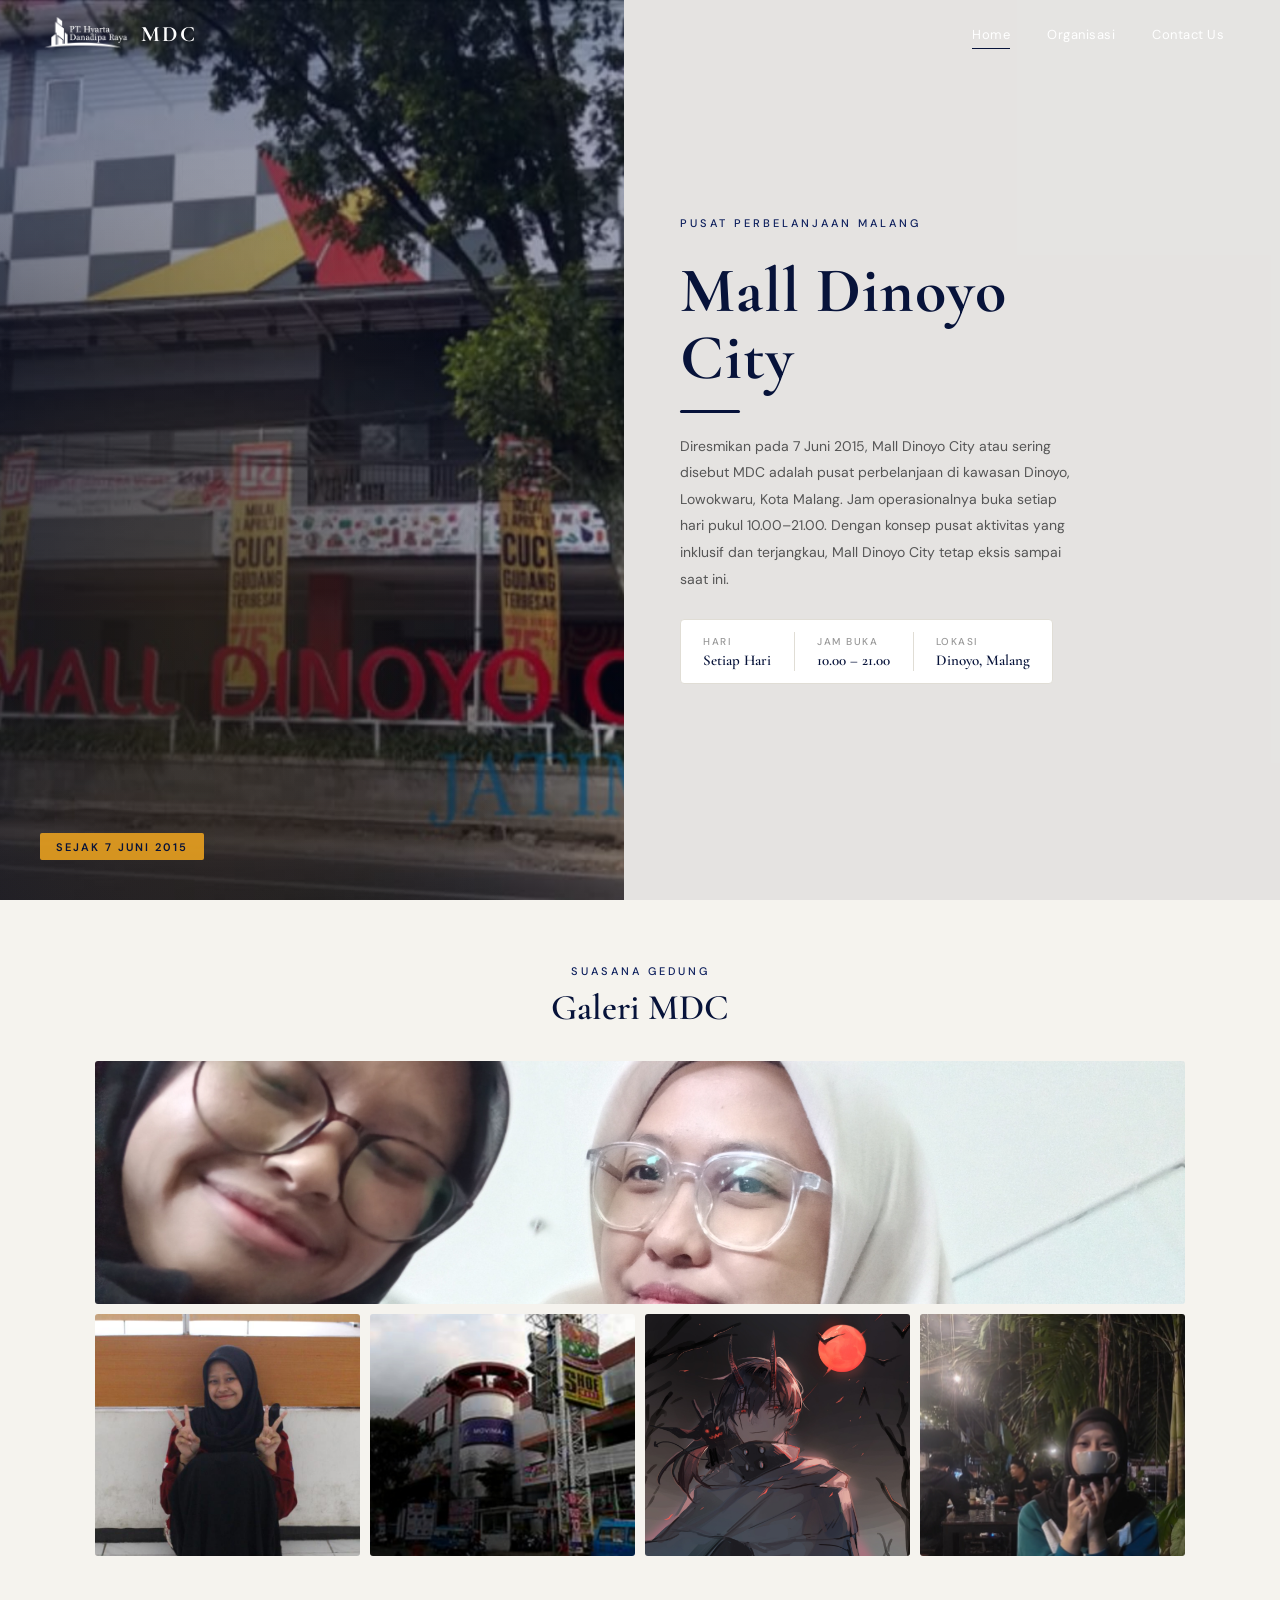
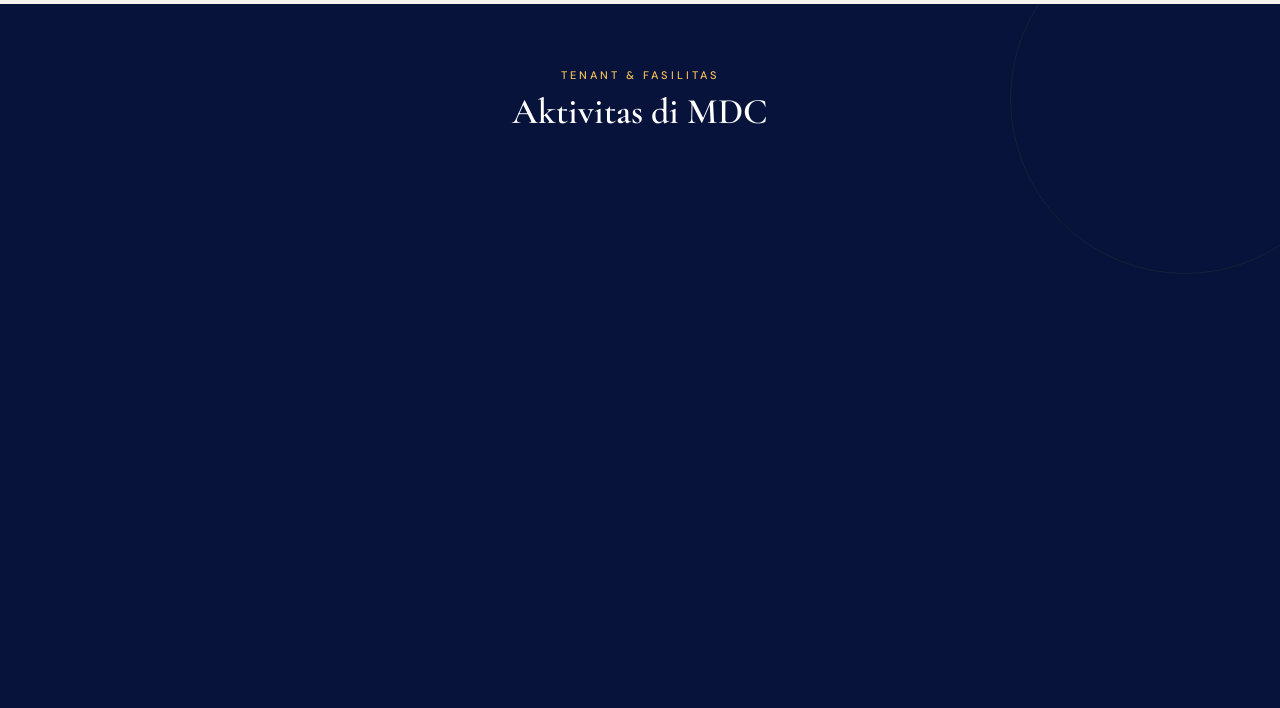
==== 2malldinoyo.html @ 25cc7ca1 "Add files via upload" ====
<!DOCTYPE html>
<html lang="id">

<head>
  <meta charset="UTF-8">
  <meta name="viewport" content="width=device-width, initial-scale=1.0">
  <title>Mall Dinoyo City</title>
  <link rel="stylesheet" href="1utama.css">
  <link rel="stylesheet" href="2malldinoyo.css">
  <link rel="preconnect" href="https://fonts.googleapis.com">
  <link rel="preconnect" href="https://fonts.gstatic.com" crossorigin>
  <link href="https://fonts.googleapis.com/css2?family=Cormorant+Garamond:wght@300;400;600;700&family=DM+Sans:wght@300;400;500&display=swap" rel="stylesheet">
</head>

<body>

  <!-- ======= NAVBAR (sama persis dengan 1utama) ======= -->
  <nav class="navbar" id="navbar">
    <div class="navbar-logo">
      <img src="fotologo.png" alt="Logo HDR" class="nav-logo-img">
      <span class="nav-brand">MDC</span>
    </div>
    <div class="navbar-links">
      <a href="2malldinoyo.html" class="nav-link active">Home</a>
      <a href="7Organisasi.html" class="nav-link">Organisasi</a>
      <a href="8Contactus.html" class="nav-link">Contact Us</a>
    </div>
    <button class="hamburger" id="hamburger" aria-label="Menu">
      <span></span><span></span><span></span>
    </button>
  </nav>

  <div class="mobile-drawer" id="mobileDrawer">
    <a href="2malldinoyo.html" class="drawer-link">Home</a>
    <a href="7Organisasi.html" class="drawer-link">Organisasi</a>
    <a href="8Contactus.html" class="drawer-link">Contact Us</a>
  </div>

  <!-- ======= HALAMAN 1 : BERANDA ======= -->
  <section class="halaman1-mdc">
    <div class="sisi-foto">
      <div class="foto-badge reveal">Sejak 7 Juni 2015</div>
    </div>
    <div class="sisi-teks">
      <span class="section-tag dark">Pusat Perbelanjaan Malang</span>
      <h1 class="judul-h1 reveal">Mall Dinoyo<br>City</h1>
      <div class="garis-bawah reveal"></div>
      <p class="deskripsi reveal">
        Diresmikan pada 7 Juni 2015, Mall Dinoyo City atau sering disebut MDC
        adalah pusat perbelanjaan di kawasan Dinoyo, Lowokwaru, Kota Malang.
        Jam operasionalnya buka setiap hari pukul 10.00–21.00. Dengan konsep
        pusat aktivitas yang inklusif dan terjangkau, Mall Dinoyo City tetap
        eksis sampai saat ini.
      </p>
      <div class="jam-operasional reveal">
        <div class="jam-item">
          <span class="jam-label">Hari</span>
          <span class="jam-val">Setiap Hari</span>
        </div>
        <div class="jam-divider"></div>
        <div class="jam-item">
          <span class="jam-label">Jam Buka</span>
          <span class="jam-val">10.00 – 21.00</span>
        </div>
        <div class="jam-divider"></div>
        <div class="jam-item">
          <span class="jam-label">Lokasi</span>
          <span class="jam-val">Dinoyo, Malang</span>
        </div>
      </div>
    </div>
  </section>

  <!-- ======= HALAMAN 2 : GALERI UTAMA ======= -->
  <section class="halaman2-mdc">
    <div class="galeri-header reveal">
      <span class="section-tag dark">Suasana Gedung</span>
      <h2 class="galeri-judul">Galeri MDC</h2>
    </div>
    <div class="galeri">
      <div class="item item-lebar reveal">
        <img src="foto7.jpg" alt="Lobby Utama">
        <div class="keterangan">Lobby Utama</div>
      </div>
      <div class="item reveal">
        <img src="foto2.jpg" alt="Parkiran A1">
        <div class="keterangan">Parkiran A1</div>
      </div>
      <div class="item reveal">
        <img src="foto3.jpg" alt="Atrium">
        <div class="keterangan">Atrium</div>
      </div>
      <div class="item reveal">
        <img src="foto4.jpg" alt="Foodcourt Dasar">
        <div class="keterangan">Foodcourt Dasar</div>
      </div>
      <div class="item reveal">
        <img src="foto5.jpg" alt="Parkiran A2">
        <div class="keterangan">Parkiran A2</div>
      </div>
    </div>
  </section>

  <!-- ======= HALAMAN 3 : GALERI TENANT ======= -->
  <section class="halaman3-mdc">
    <div class="galeri-header reveal">
      <span class="section-tag light">Tenant & Fasilitas</span>
      <h2 class="galeri-judul light">Aktivitas di MDC</h2>
    </div>
    <div class="galeri">
      <div class="item item-tinggi reveal">
        <img src="foto7.jpg" alt="Log.id">
        <div class="keterangan">Log.id</div>
      </div>
      <div class="item reveal">
        <img src="foto8.jpg" alt="Perbelanjaan Mode">
        <div class="keterangan">Perbelanjaan Mode</div>
      </div>
      <div class="item reveal">
        <img src="foto9.jpg" alt="Pijat Relax">
        <div class="keterangan">Pijat Relax</div>
      </div>
      <div class="item item-tinggi reveal">
        <img src="foto10.jpg" alt="Studio Foto">
        <div class="keterangan">Studio Foto</div>
      </div>
      <div class="item reveal">
        <img src="foto11.jpg" alt="Foodcourt">
        <div class="keterangan">Foodcourt</div>
      </div>
      <div class="item reveal">
        <img src="foto12.jpg" alt="Masjid Al-Adnan">
        <div class="keterangan">Masjid Al-Adnan</div>
      </div>
    </div>
  </section>

  <button class="scroll-top" id="scrollTop" aria-label="Scroll to top">↑</button>
  <script src="1utama.js"></script>

</body>
</html>
---- 1utama.css ----
/* ===== IMPORT FONTS ===== */
@import url('https://fonts.googleapis.com/css2?family=Cormorant+Garamond:wght@300;400;600;700&family=DM+Sans:wght@300;400;500&display=swap');

/* ===== CSS VARIABLES ===== */
:root {
  --navy:      #07133a;
  --navy-mid:  #0d1f5c;
  --gold:      #E8A020;
  --gold-light:#f5c05a;
  --blue:      #2E86C1;
  --cream:     #f5f3ee;
  --white:     #ffffff;
  --gray:      #9192a5;
  --red-dark:  #8B1A1A;
  --text-muted:#c6cbd8;
  --font-display: 'Cormorant Garamond', Georgia, serif;
  --font-body:    'DM Sans', Arial, sans-serif;
  --transition: 0.4s cubic-bezier(0.25, 0.46, 0.45, 0.94);
}

/* ===== RESET & BASE ===== */
*, *::before, *::after { box-sizing: border-box; margin: 0; padding: 0; }

html { scroll-behavior: smooth; }

body {
  font-family: var(--font-body);
  background: var(--cream);
  color: var(--navy);
  overflow-x: hidden;
  cursor: default;
}

/* ===== CUSTOM CURSOR ===== */
.custom-cursor {
  width: 12px; height: 12px;
  background: var(--gold);
  border-radius: 50%;
  position: fixed;
  pointer-events: none;
  z-index: 9999;
  transition: transform 0.15s ease;
  mix-blend-mode: multiply;
}
.custom-cursor.grow { transform: scale(3); opacity: 0.5; }

/* ===== SCROLL REVEAL ===== */
.reveal {
  opacity: 0;
  transform: translateY(40px);
  transition: opacity 0.7s ease, transform 0.7s ease;
}
.reveal.visible {
  opacity: 1;
  transform: translateY(0);
}

/* staggered delay helpers */
.reveal:nth-child(2) { transition-delay: 0.1s; }
.reveal:nth-child(3) { transition-delay: 0.2s; }
.reveal:nth-child(4) { transition-delay: 0.3s; }
.reveal:nth-child(5) { transition-delay: 0.15s; }
.reveal:nth-child(6) { transition-delay: 0.25s; }

/* ===== ANIMATIONS ===== */
@keyframes slideUp {
  from { opacity: 0; transform: translateY(60px); }
  to   { opacity: 1; transform: translateY(0); }
}
@keyframes fadeIn {
  from { opacity: 0; }
  to   { opacity: 1; }
}
@keyframes float {
  0%, 100% { transform: translateY(0); }
  50%       { transform: translateY(-8px); }
}
@keyframes scrollLine {
  0%   { transform: scaleY(0); transform-origin: top; }
  50%  { transform: scaleY(1); transform-origin: top; }
  50.01% { transform: scaleY(1); transform-origin: bottom; }
  100% { transform: scaleY(0); transform-origin: bottom; }
}
@keyframes pulse {
  0%, 100% { opacity: 1; }
  50%       { opacity: 0.4; }
}

/* ===== SECTION TAG ===== */
.section-tag {
  font-family: var(--font-body);
  font-size: 11px;
  font-weight: 500;
  letter-spacing: 3px;
  text-transform: uppercase;
  color: var(--gold);
  display: block;
  margin-bottom: 0.5rem;
}
.section-tag.light { color: var(--gold-light); }
.section-tag.dark  { color: var(--navy-mid); }

.section-title {
  font-family: var(--font-display);
  font-size: 42px;
  font-weight: 600;
  color: var(--white);
  line-height: 1.1;
}
.section-title.light { color: var(--white); }

/* ===== NAVBAR ===== */
.navbar {
  position: fixed;
  top: 0; left: 0; right: 0;
  z-index: 100;
  display: flex;
  align-items: center;
  padding: 1rem 2.5rem;
  background: transparent;
  transition: background var(--transition), padding var(--transition), backdrop-filter var(--transition);
}
.navbar.scrolled {
  background: rgba(7, 19, 58, 0.92);
  backdrop-filter: blur(12px);
  padding: 0.8rem 2.5rem;
  box-shadow: 0 2px 20px rgba(0,0,0,0.3);
}

.navbar-logo {
  display: flex;
  align-items: center;
  gap: 0.6rem;
  text-decoration: none;
  margin-right: auto;
}
.nav-logo-img {
  height: 36px;
  width: auto;
  filter: brightness(0) invert(1);
  object-fit: contain;
}
.nav-brand {
  font-family: var(--font-display);
  font-size: 22px;
  font-weight: 700;
  color: var(--white);
  letter-spacing: 2px;
}

.navbar-links {
  display: flex;
  gap: 0.3rem;
  align-items: center;
}
.nav-link {
  text-decoration: none;
  color: white;
  font-size: 13px;
  font-weight: 400;
  letter-spacing: 0.5px;
  padding: 0.5rem 1rem;
  border-radius: 4px;
  transition: color var(--transition), background var(--transition);
  position: relative;
}
.nav-link::after {
  content: '';
  position: absolute;
  bottom: 2px; left: 1rem; right: 1rem;
  height: 1px;
  background: var(--navy);
  transform: scaleX(0);
  transition: transform var(--transition);
}
.nav-link:hover::after,
.nav-link.active::after { transform: scaleX(1); }
.nav-link:hover { color: var(--white); }
.nav-link.active { color: var(--white); }

.hamburger {
  display: none;
  flex-direction: column;
  gap: 5px;
  background: none;
  border: none;
  cursor: pointer;
  padding: 4px;
}
.hamburger span {
  display: block;
  width: 24px; height: 2px;
  background: white;
  border-radius: 2px;
  transition: var(--transition);
}

.mobile-drawer {
  display: none;
  position: fixed;
  top: 0; right: -100%;
  width: 260px; height: 100%;
  background: var(--navy);
  z-index: 99;
  flex-direction: column;
  padding: 5rem 2rem 2rem;
  gap: 0.5rem;
  transition: right var(--transition);
}
.mobile-drawer.open { right: 0; }
.drawer-link {
  text-decoration: none;
  color: var(--text-muted);
  font-size: 15px;
  padding: 0.75rem 0;
  border-bottom: 1px solid rgba(255,255,255,0.08);
  transition: color var(--transition);
}
.drawer-link:hover { color: var(--gold); }

/* ===== HERO ===== */
.halaman1 {
  height: 100vh;
  position: relative;
  display: flex;
  align-items: center;
  justify-content: center;
  overflow: hidden;
  background:
    linear-gradient(135deg, rgba(7,19,58,0.75) 0%, rgba(7,19,58,0.5) 100%),
    url("foto3.jpg") center/cover no-repeat;
}

.hero-overlay {
  position: absolute;
  inset: 0;
  background: 
    radial-gradient(ellipse at 20% 50%, rgba(232,160,32,0.1) 0%, transparent 60%),
    radial-gradient(ellipse at 80% 20%, rgba(46,134,193,0.1) 0%, transparent 50%);
  pointer-events: none;
}

.hero-content {
  text-align: center;
  z-index: 2;
  display: flex;
  flex-direction: column;
  align-items: center;
  gap: 1.2rem;
}

.hero-badge {
  font-size: 11px;
  font-weight: 500;
  letter-spacing: 4px;
  text-transform: uppercase;
  color: var(--gold);
  border: 1px solid rgba(232,160,32,0.4);
  padding: 0.4rem 1.2rem;
  border-radius: 20px;
  animation: fadeIn 1s ease 0.3s both;
}

.teks1 {
  font-family: var(--font-display);
  font-size: clamp(36px, 6vw, 72px);
  font-weight: 700;
  color: var(--white);
  line-height: 1.05;
  letter-spacing: 2px;
  animation: slideUp 1s ease 0.5s both;
}

.teks2 {
  font-size: 15px;
  color: rgba(255,255,255,0.75);
  line-height: 1.8;
  animation: slideUp 1s ease 0.7s both;
  max-width: 480px;
}

.hero-cta {
  display: inline-block;
  text-decoration: none;
  color: var(--navy);
  background: var(--gold);
  padding: 0.75rem 2rem;
  font-size: 13px;
  font-weight: 500;
  letter-spacing: 1px;
  border-radius: 2px;
  animation: slideUp 1s ease 0.9s both;
  transition: background var(--transition), transform var(--transition);
  margin-top: 0.5rem;
}
.hero-cta:hover {
  background: var(--gold-light);
  transform: translateY(-2px);
}

.hero-scroll-hint {
  position: absolute;
  bottom: 2rem;
  left: 50%;
  transform: translateX(-50%);
  display: flex;
  flex-direction: column;
  align-items: center;
  gap: 0.5rem;
  animation: fadeIn 1s ease 2s both;
}
.hero-scroll-hint span {
  font-size: 10px;
  letter-spacing: 3px;
  text-transform: uppercase;
  color: rgba(255,255,255,0.5);
}
.scroll-line {
  width: 1px;
  height: 40px;
  background: var(--gold);
  animation: scrollLine 1.5s ease-in-out infinite;
}

/* ===== HALAMAN 2 ===== */
.halaman2 {
  background: var(--cream);
  padding: 5rem 2rem 3rem;
  display: flex;
  flex-direction: column;
  align-items: center;
  gap: 2.5rem;
}

.halaman2-inner {
  display: flex;
  align-items: center;
  gap: 3rem;
  max-width: 800px;
  width: 100%;
}

.fotologo {
  width: 200px;
  height: auto;
  animation: float 4s ease-in-out infinite;
  flex-shrink: 0;
}

.halaman2-text {
  display: flex;
  flex-direction: column;
  gap: 0.75rem;
}

.teks3 {
  font-family: var(--font-display);
  font-size: 20px;
  color: var(--navy);
  font-weight: 600;
}

.teks3-sub {
  font-size: 14px;
  color: #555;
  line-height: 1.8;
  max-width: 420px;
}

/* Stat bar */
.stat-bar {
  display: flex;
  gap: 0;
  background: var(--navy);
  border-radius: 4px;
  overflow: hidden;
  width: 100%;
  max-width: 700px;
}
.stat-item {
  flex: 1;
  display: flex;
  flex-direction: column;
  align-items: center;
  justify-content: center;
  padding: 1.5rem 1rem;
  gap: 0.3rem;
}
.stat-num {
  font-family: var(--font-display);
  font-size: 40px;
  font-weight: 700;
  color: var(--gold);
  line-height: 1;
}
.stat-pct {
  font-family: var(--font-display);
  font-size: 22px;
  color: var(--gold);
  margin-left: 2px;
}
.stat-label {
  font-size: 11px;
  letter-spacing: 1px;
  color: var(--text-muted);
  text-transform: uppercase;
}
.stat-divider {
  width: 1px;
  background: rgba(255,255,255,0.1);
  margin: 1rem 0;
}

/* ===== HALAMAN 3 : VISI MISI ===== */
.halaman3 {
  background: var(--navy);
  padding: 5rem 3rem;
  display: flex;
  flex-direction: column;
  align-items: center;
  gap: 2.5rem;
  position: relative;
  overflow: hidden;
}
.halaman3::before {
  content: '';
  position: absolute;
  top: -60px; right: -60px;
  width: 300px; height: 300px;
  border: 1px solid rgba(232,160,32,0.12);
  border-radius: 50%;
  pointer-events: none;
}
.halaman3::after {
  content: '';
  position: absolute;
  bottom: -80px; left: -80px;
  width: 400px; height: 400px;
  border: 1px solid rgba(46,134,193,0.08);
  border-radius: 50%;
  pointer-events: none;
}

.halaman3-header {
  text-align: center;
}

.container {
  display: grid;
  grid-template-columns: 1fr 1fr;
  gap: 3rem;
  max-width: 900px;
  width: 100%;
  z-index: 1;
}

.halaman3 .section {
  background: rgba(255,255,255,0.03);
  border: 1px solid rgba(255,255,255,0.08);
  border-radius: 4px;
  padding: 2rem;
  transition: background var(--transition), border-color var(--transition);
}
.halaman3 .section:hover {
  background: rgba(255,255,255,0.06);
  border-color: rgba(232,160,32,0.25);
}

.vm-icon {
  font-size: 24px;
  color: var(--gold);
  margin-bottom: 0.75rem;
  display: block;
}

.halaman3 .section h2 {
  font-family: var(--font-display);
  font-size: 26px;
  font-weight: 600;
  margin-bottom: 1rem;
  color: var(--white);
  padding-bottom: 0.75rem;
  border-bottom: 1px solid rgba(255,255,255,0.1);
}

.halaman3 .section p,
.halaman3 .section li {
  font-size: 14px;
  line-height: 1.9;
  color: var(--text-muted);
}

.halaman3 .section ul {
  padding-left: 1.2rem;
}

.halaman3 .section li {
  margin-bottom: 0.75rem;
}

/* ===== HALAMAN 4 : BIDANG USAHA ===== */
.halaman4 {
  background: var(--navy);
  padding: 5rem 3rem;
  display: flex;
  flex-direction: column;
  align-items: center;
  gap: 2rem;
  border-top: 1px solid rgba(255,255,255,0.05);
}

.halaman4-header { text-align: center; }

.judul {
  font-family: var(--font-display);
  font-size: clamp(22px, 3vw, 34px);
  font-weight: 700;
  color: var(--white);
  text-transform: uppercase;
  letter-spacing: 2px;
  margin-bottom: 0;
}

.halaman4 .grid {
  display: grid;
  grid-template-columns: 1fr 1fr 1fr;
  gap: 1.5rem;
  width: 85%;
}

.halaman4 .kartu {
  background: rgba(255,255,255,0.04);
  border: 1px solid rgba(255,255,255,0.1);
  border-radius: 4px;
  overflow: hidden;
  transition: transform var(--transition), box-shadow var(--transition), border-color var(--transition);
}
.halaman4 .kartu:hover {
  transform: translateY(-6px);
  box-shadow: 0 16px 40px rgba(0,0,0,0.3);
  border-color: rgba(232,160,32,0.3);
}

.kartu-icon {
  font-size: 28px;
  padding: 1.2rem 1.2rem 0;
  display: block;
}

.biru-gelap { background: rgba(7, 19, 58, 0.9); border-left: 3px solid #2E86C1; }
.kuning     { background: #b87d18; border-left: 3px solid var(--gold); }
.biru-muda  { background: #1f6491; border-left: 3px solid #5dade2; }

.kartu-header {
  padding: 0.6rem 1.2rem;
  font-weight: 600;
  font-size: 12px;
  letter-spacing: 1.5px;
  text-transform: uppercase;
  color: white;
}

.kartu-body {
  padding: 0.9rem 1.2rem 1.2rem;
}

.halaman4 .kartu-body ul { padding-left: 1.1rem; }
.halaman4 .kartu-body li {
  font-size: 13px;
  color: var(--text-muted);
  line-height: 1.8;
  margin-bottom: 0.4rem;
}

/* ===== HALAMAN 5 : LEGALITAS ===== */
.halaman5 {
  background: var(--cream);
  padding: 5rem 3rem;
  display: flex;
  flex-direction: column;
  align-items: center;
  gap: 2rem;
}

.halaman5-header { text-align: center; }

.judul-halaman {
  font-family: var(--font-display);
  font-size: clamp(22px, 3vw, 34px);
  font-weight: 700;
  color: var(--navy);
  text-transform: uppercase;
  letter-spacing: 2px;
}

.halaman5 .grid {
  display: grid;
  grid-template-columns: 1fr 1fr 1fr;
  gap: 1rem;
  width: 80%;
}

.halaman5 .kartu {
  border: 1px solid #e0ddd5;
  border-radius: 4px;
  background: var(--white);
  overflow: hidden;
  transition: transform var(--transition), box-shadow var(--transition);
}
.halaman5 .kartu:hover {
  transform: translateY(-4px);
  box-shadow: 0 8px 24px rgba(7,19,58,0.1);
}

.biru  { background: var(--navy); color: white; }
.merah { background: var(--red-dark); color: white; }

.kartu-body {
  padding: 0.9rem 1.1rem;
  font-size: 13px;
  color: #444;
  line-height: 1.7;
}

/* ===== HALAMAN 6 : GEDUNG ===== */
.halaman6 {
  background: var(--gray);
  padding: 5rem 3rem;
  display: flex;
  flex-direction: column;
  align-items: center;
  gap: 2rem;
  position: relative;
  overflow: hidden;
}
.halaman6::before {
  content: '';
  position: absolute;
  inset: 0;
  background:
    linear-gradient(180deg, rgba(7,19,58,0.4) 0%, transparent 50%),
    linear-gradient(0deg, rgba(7,19,58,0.4) 0%, transparent 50%);
  pointer-events: none;
}

.halaman6-header {
  text-align: center;
  z-index: 1;
}

.teks-gedung {
  font-size: 15px;
  text-align: center;
  color: rgba(255,255,255,0.9);
  line-height: 2;
  z-index: 1;
}
.teks-gedung strong { color: var(--gold-light); }

.halaman6 .grid {
  display: grid;
  grid-template-columns: 1fr 1fr;
  gap: 1.5rem;
  width: 55%;
  z-index: 1;
}

.halaman6 .kartu {
  text-decoration: none;
  color: var(--navy);
  border-radius: 4px;
  overflow: hidden;
  border: 1px solid rgba(255,255,255,0.15);
  transition: transform var(--transition), box-shadow var(--transition);
  background: white;
}
.halaman6 .kartu:hover {
  transform: translateY(-6px);
  box-shadow: 0 20px 48px rgba(0,0,0,0.3);
}

.kartu-img-wrap {
  position: relative;
  overflow: hidden;
}

.halaman6 .kartu img {
  width: 100%;
  height: 200px;
  display: block;
  object-fit: cover;
  transition: transform 0.6s ease;
}
.halaman6 .kartu:hover img { transform: scale(1.06); }

.kartu-overlay {
  position: absolute;
  inset: 0;
  background: rgba(7,19,58,0.6);
  display: flex;
  align-items: center;
  justify-content: center;
  color: var(--gold-light);
  font-size: 13px;
  font-weight: 600;
  letter-spacing: 1px;
  opacity: 0;
  transition: opacity var(--transition);
}
.halaman6 .kartu:hover .kartu-overlay { opacity: 1; }

.halaman6 .kartu p {
  padding: 0.9rem 1rem;
  font-weight: 600;
  font-size: 13px;
  letter-spacing: 0.5px;
  text-align: center;
  margin: 0;
  background: white;
  color: var(--navy);
}

/* ===== HALAMAN 8 : CONTACT ===== */
.halaman8 {
  background: var(--navy);
  display: flex;
  flex-direction: column;
  align-items: center;
  justify-content: center;
  padding: 5rem 3rem 0;
}

.contact-inner {
  display: flex;
  flex-direction: column;
  align-items: center;
  gap: 2.5rem;
  width: 100%;
  max-width: 800px;
  padding-bottom: 3rem;
}

.h1 {
  font-family: var(--font-display);
  font-size: 36px;
  font-weight: 600;
  color: var(--white);
  text-align: center;
  padding-bottom: 0.75rem;
  border-bottom: 1px solid rgba(255,255,255,0.2);
}

.contact-grid {
  display: flex;
  gap: 0;
  width: 100%;
  justify-content: center;
  align-items: stretch;
}

.contact-item {
  flex: 1;
  display: flex;
  flex-direction: column;
  align-items: center;
  gap: 0.5rem;
  padding: 1.5rem;
  text-align: center;
  transition: background var(--transition);
  border-radius: 4px;
}
.contact-item:hover { background: rgba(255,255,255,0.04); }

.contact-icon {
  font-size: 24px;
  margin-bottom: 0.3rem;
}

.h2 {
  font-family: var(--font-display);
  font-size: 16px;
  font-weight: 600;
  color: var(--gold);
  letter-spacing: 1px;
}

.p {
  font-size: 14px;
  color: var(--text-muted);
  line-height: 1.6;
}

.contact-divider {
  width: 1px;
  background: rgba(255,255,255,0.08);
  margin: 1.5rem 0;
}

.footer-bar {
  width: 100%;
  border-top: 1px solid rgba(255,255,255,0.07);
  text-align: center;
  padding: 1.2rem;
}
.footer-bar p {
  font-size: 12px;
  color: rgba(255,255,255,0.25);
  letter-spacing: 0.5px;
}

/* ===== SCROLL TO TOP ===== */
.scroll-top {
  position: fixed;
  bottom: 2rem;
  right: 2rem;
  width: 44px; height: 44px;
  background: var(--gold);
  color: var(--navy);
  border: none;
  border-radius: 50%;
  font-size: 18px;
  font-weight: bold;
  cursor: pointer;
  z-index: 50;
  opacity: 0;
  transform: translateY(20px);
  transition: opacity var(--transition), transform var(--transition), background var(--transition);
  display: flex;
  align-items: center;
  justify-content: center;
}
.scroll-top.visible { opacity: 1; transform: translateY(0); }
.scroll-top:hover { background: var(--gold-light); }

/* ===== RESPONSIVE ===== */
@media (max-width: 768px) {
  .navbar-links { display: none; }
  .hamburger { display: flex; }
  .halaman2-inner { flex-direction: column; text-align: center; }
  .container { grid-template-columns: 1fr; gap: 1.5rem; }
  .halaman4 .grid { grid-template-columns: 1fr; width: 95%; }
  .halaman5 .grid { grid-template-columns: 1fr 1fr; width: 95%; }
  .halaman6 .grid { grid-template-columns: 1fr; width: 90%; }
  .stat-bar { flex-direction: column; max-width: 300px; }
  .stat-divider { width: 60%; height: 1px; margin: 0 auto; }
  .contact-grid { flex-direction: column; }
  .contact-divider { width: 60%; height: 1px; margin: 0 auto; }
}
---- 2malldinoyo.css ----
/* ============================================================
   2malldinoyo.css
   Hanya style KHUSUS halaman Mall Dinoyo City.
   Navbar, font, warna, animasi → sudah dari 1utama.css
   ============================================================ */

/* ======= HALAMAN 1 : SPLIT HERO ======= */

.halaman1-mdc {
  height: 100vh;
  display: flex;
  flex-direction: row;
}

/* Sisi kiri: foto */
.halaman1-mdc .sisi-foto {
  flex: 1;
  background:
    linear-gradient(135deg, rgba(7,19,58,0.5) 0%, rgba(7,19,58,0.2) 100%),
    url("mdc.jpg") center / cover no-repeat;
  display: flex;
  align-items: flex-end;
  padding: 2.5rem;
  position: relative;
  overflow: hidden;
}

.halaman1-mdc .sisi-foto::after {
  content: '';
  position: absolute;
  inset: 0;
  background: radial-gradient(ellipse at 30% 70%, rgba(232,160,32,0.12) 0%, transparent 60%);
  pointer-events: none;
}

.foto-badge {
  background: rgba(232,160,32,0.9);
  color: var(--navy);
  font-size: 11px;
  font-weight: 600;
  letter-spacing: 2px;
  text-transform: uppercase;
  padding: 0.4rem 1rem;
  border-radius: 2px;
  z-index: 1;
}

/* Sisi kanan: teks */
.halaman1-mdc .sisi-teks {
  flex: 1;
  background: rgba(221, 220, 219, 0.651);
  display: flex;
  flex-direction: column;
  justify-content: center;
  padding: 4rem 3.5rem;
  gap: 1.2rem;
}

.judul-h1 {
  font-family: var(--font-display);
  font-size: clamp(38px, 5vw, 64px);
  font-weight: 700;
  color: var(--navy);
  line-height: 1.05;
  letter-spacing: 1px;
  margin: 0;
}

.garis-bawah {
  width: 60px;
  height: 3px;
  background: var(--navy);
  border-radius: 2px;
}

.halaman1-mdc .deskripsi {
  font-size: 14px;
  color: #555;
  line-height: 1.9;
  max-width: 400px;
}

/* Info bar jam operasional */
.jam-operasional {
  display: flex;
  gap: 0;
  border: 1px solid #e0ddd5;
  border-radius: 4px;
  overflow: hidden;
  width: fit-content;
  margin-top: 0.5rem;
  background: white;
}

.jam-item {
  display: flex;
  flex-direction: column;
  padding: 0.9rem 1.4rem;
  gap: 0.2rem;
}

.jam-label {
  font-size: 10px;
  letter-spacing: 1.5px;
  text-transform: uppercase;
  color: #999;
  font-weight: 500;
}

.jam-val {
  font-family: var(--font-display);
  font-size: 15px;
  font-weight: 600;
  color: var(--navy);
}

.jam-divider {
  width: 1px;
  background: #e0ddd5;
  margin: 0.75rem 0;
}


/* ======= HALAMAN 2 : GALERI TERANG ======= */

.halaman2-mdc {
  background: var(--cream);
  padding: 4rem 3rem 3rem;
  display: flex;
  flex-direction: column;
  align-items: center;
  gap: 2rem;
}

.galeri-header {
  text-align: center;
}

.galeri-judul {
  font-family: var(--font-display);
  font-size: 36px;
  font-weight: 600;
  color: var(--navy);
  margin: 0;
}

.galeri-judul.light { color: var(--white); }

.halaman2-mdc .galeri {
  display: grid;
  grid-template-columns: 1fr 1fr 1fr 1fr;
  gap: 10px;
  width: 92%;
  height: 55vh;
}

.halaman2-mdc .item {
  position: relative;
  overflow: hidden;
  background: #ddd;
  border-radius: 3px;
}

.halaman2-mdc .item-lebar {
  grid-column: span 4;
}

.halaman2-mdc .item img {
  width: 100%; height: 100%;
  object-fit: cover;
  display: block;
  transition: transform 0.5s ease;
}

.halaman2-mdc .item:hover img { transform: scale(1.05); }

.halaman2-mdc .keterangan {
  position: absolute;
  bottom: 0; left: 0; right: 0;
  background: rgba(7,19,58,0.65);
  color: white;
  font-size: 12px;
  font-weight: 500;
  letter-spacing: 0.5px;
  padding: 0.5rem 0.75rem;
  text-align: center;
  transform: translateY(100%);
  transition: transform 0.3s ease;
}

.halaman2-mdc .item:hover .keterangan { transform: translateY(0); }


/* ======= HALAMAN 3 : GALERI GELAP ======= */

.halaman3-mdc {
  background: var(--navy);
  padding: 4rem 3rem 3rem;
  display: flex;
  flex-direction: column;
  align-items: center;
  gap: 2rem;
  position: relative;
  overflow: hidden;
}

.halaman3-mdc::before {
  content: '';
  position: absolute;
  top: -80px; right: -80px;
  width: 350px; height: 350px;
  border: 1px solid rgba(232,160,32,0.08);
  border-radius: 50%;
  pointer-events: none;
}

.halaman3-mdc .galeri {
  display: grid;
  grid-template-columns: 1fr 1fr 1fr 1fr;
  grid-template-rows: 1fr 1fr;
  gap: 10px;
  width: 92%;
  height: 55vh;
  z-index: 1;
}

.halaman3-mdc .item {
  position: relative;
  overflow: hidden;
  background: rgba(255,255,255,0.05);
  border-radius: 3px;
  border: 1px solid rgba(255,255,255,0.06);
}

.halaman3-mdc .item-tinggi { grid-row: span 2; }

.halaman3-mdc .item img {
  width: 100%; height: 100%;
  object-fit: cover;
  display: block;
  transition: transform 0.5s ease;
}

.halaman3-mdc .item:hover img { transform: scale(1.05); }

.halaman3-mdc .keterangan {
  position: absolute;
  bottom: 0; left: 0; right: 0;
  background: rgba(232,160,32,0.85);
  color: var(--navy);
  font-size: 12px;
  font-weight: 600;
  letter-spacing: 0.5px;
  padding: 0.5rem 0.75rem;
  text-align: center;
  transform: translateY(100%);
  transition: transform 0.3s ease;
}

.halaman3-mdc .item:hover .keterangan { transform: translateY(0); }


/* ======= RESPONSIVE ======= */
@media (max-width: 768px) {
  .halaman1-mdc { flex-direction: column; }
  .halaman1-mdc .sisi-foto { height: 40vh; flex: none; }
  .halaman1-mdc .sisi-teks { padding: 2rem; }
  .halaman2-mdc .galeri,
  .halaman3-mdc .galeri {
    grid-template-columns: 1fr 1fr;
    height: auto;
  }
  .halaman2-mdc .item-lebar { grid-column: span 2; }
  .jam-operasional { flex-direction: column; width: 100%; }
  .jam-divider { width: 80%; height: 1px; margin: 0 auto; }
}
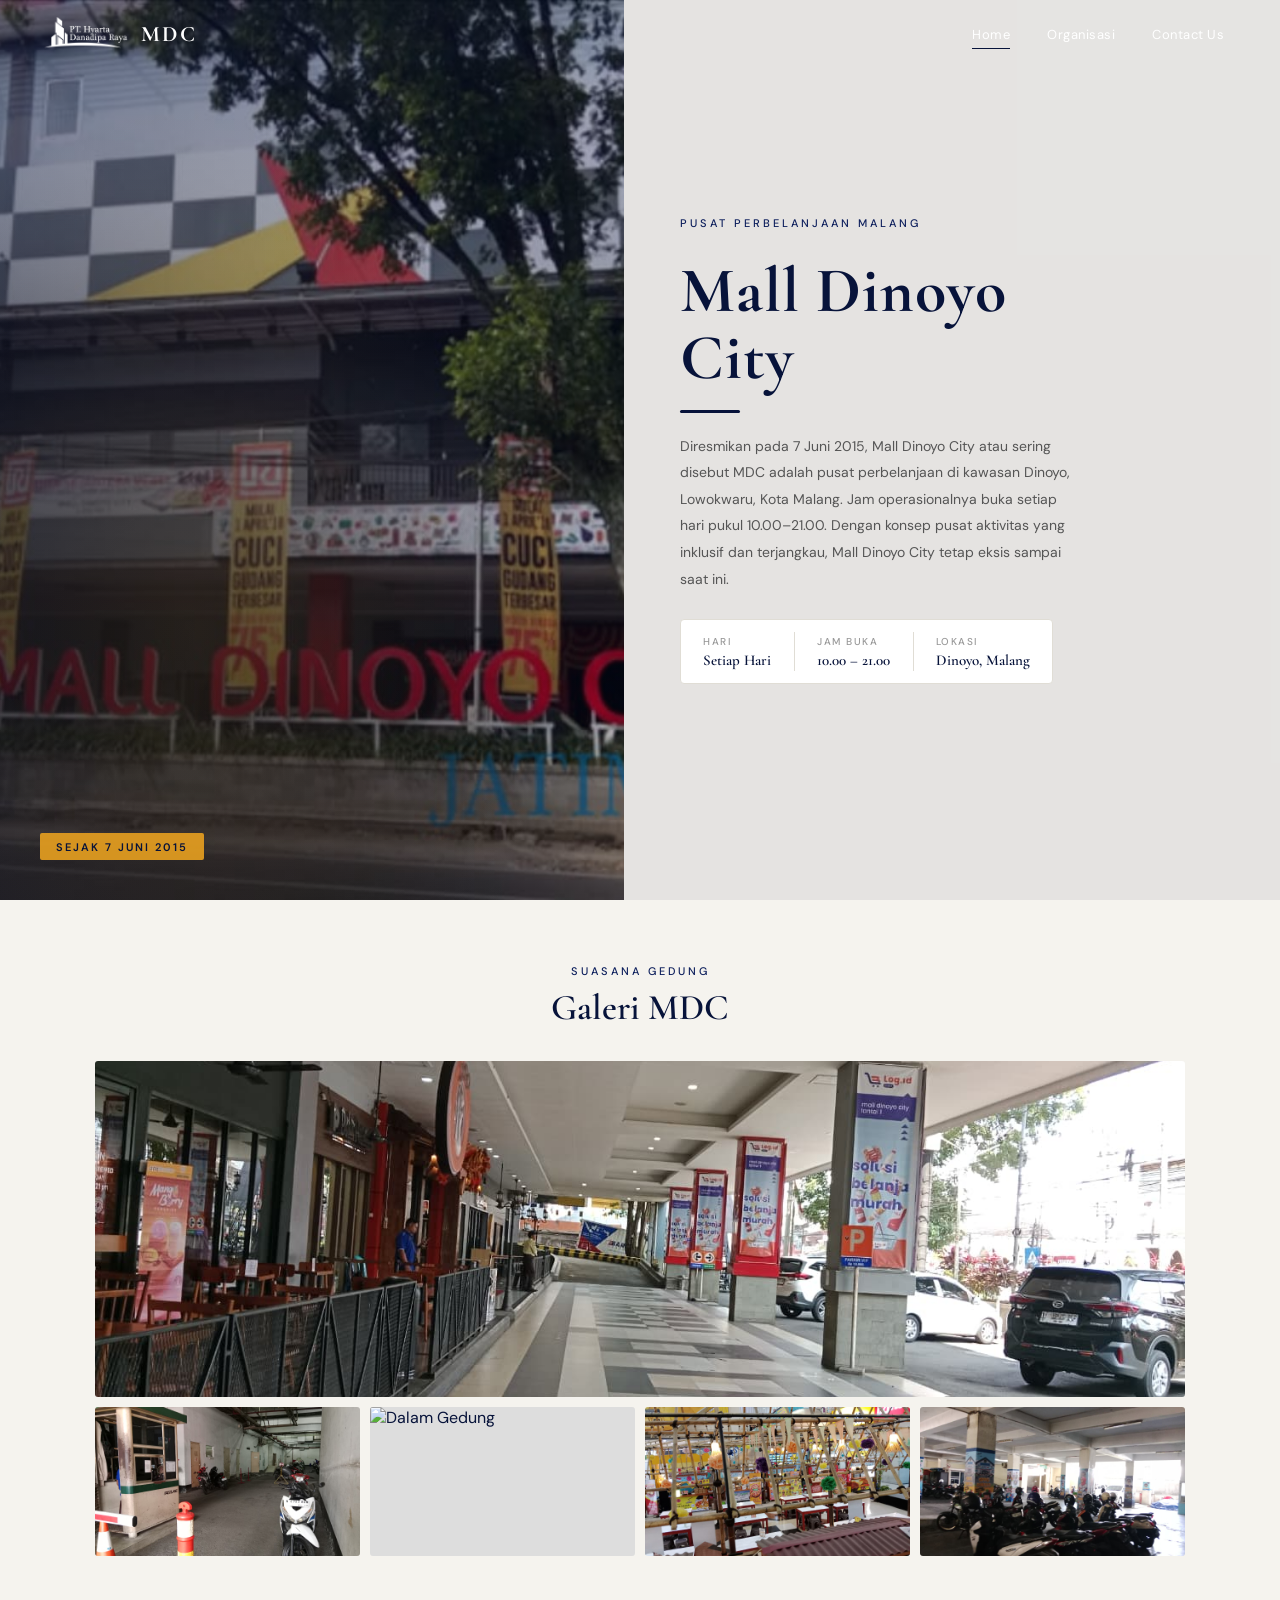
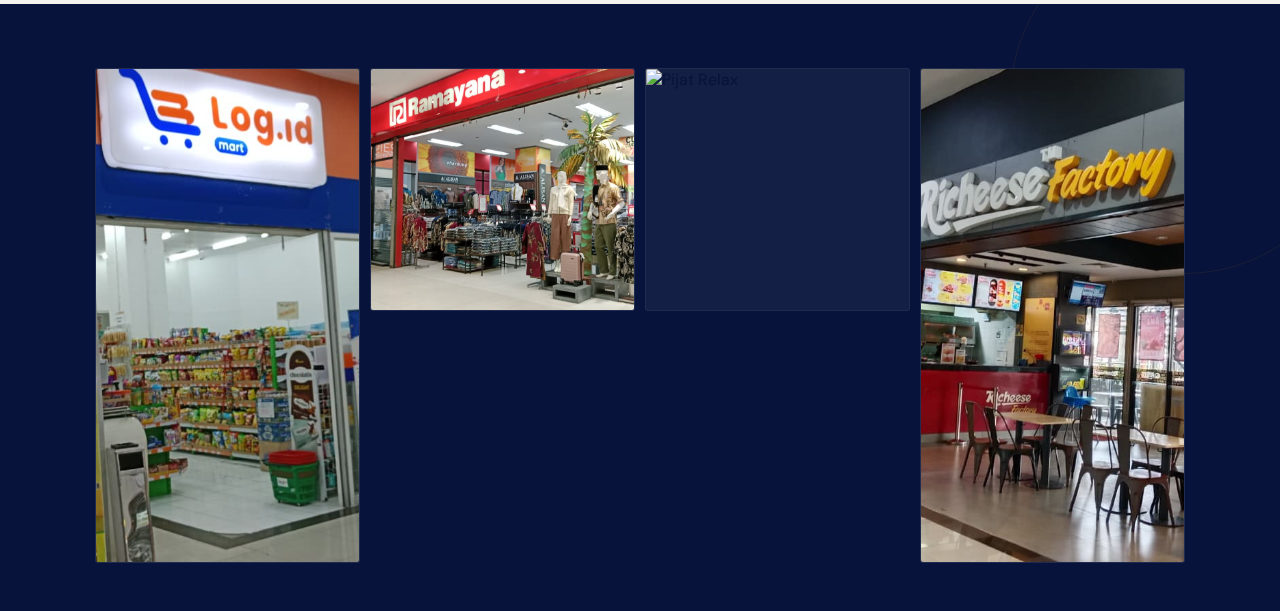
==== commit 5ba23248: "Update 2malldinoyo.html" ====
--- a/2malldinoyo.html
+++ b/2malldinoyo.html
@@ -22,8 +22,8 @@
     </div>
     <div class="navbar-links">
       <a href="2malldinoyo.html" class="nav-link active">Home</a>
-      <a href="7Organisasi.html" class="nav-link">Organisasi</a>
-      <a href="8Contactus.html" class="nav-link">Contact Us</a>
+      <a href="7organisasi.html" class="nav-link">Organisasi</a>
+      <a href="8contactus.html" class="nav-link">Contact Us</a>
     </div>
     <button class="hamburger" id="hamburger" aria-label="Menu">
       <span></span><span></span><span></span>
@@ -32,8 +32,8 @@
 
   <div class="mobile-drawer" id="mobileDrawer">
     <a href="2malldinoyo.html" class="drawer-link">Home</a>
-    <a href="7Organisasi.html" class="drawer-link">Organisasi</a>
-    <a href="8Contactus.html" class="drawer-link">Contact Us</a>
+    <a href="7organisasi.html" class="drawer-link">Organisasi</a>
+    <a href="8contactus.html" class="drawer-link">Contact Us</a>
   </div>
 
   <!-- ======= HALAMAN 1 : BERANDA ======= -->
@@ -79,23 +79,23 @@
     </div>
     <div class="galeri">
       <div class="item item-lebar reveal">
-        <img src="foto7.jpg" alt="Lobby Utama">
+        <img src="2lobby.jpeg" alt="Lobby Utama">
         <div class="keterangan">Lobby Utama</div>
       </div>
       <div class="item reveal">
-        <img src="foto2.jpg" alt="Parkiran A1">
-        <div class="keterangan">Parkiran A1</div>
+        <img src="2parkiranP1.jpeg" alt="Parkiran P1">
+        <div class="keterangan">Parkiran P1</div>
       </div>
       <div class="item reveal">
-        <img src="foto3.jpg" alt="Atrium">
-        <div class="keterangan">Atrium</div>
+        <img src="2dalam.png" alt="Dalam Gedung">
+        <div class="keterangan">Dalam Gedung</div>
       </div>
       <div class="item reveal">
-        <img src="foto4.jpg" alt="Foodcourt Dasar">
+        <img src="2dasar.jpeg" alt="Foodcourt Dasar">
         <div class="keterangan">Foodcourt Dasar</div>
       </div>
       <div class="item reveal">
-        <img src="foto5.jpg" alt="Parkiran A2">
+        <img src="2parkiranP2.jpeg" alt="Parkiran A2">
         <div class="keterangan">Parkiran A2</div>
       </div>
     </div>
@@ -103,34 +103,30 @@
 
   <!-- ======= HALAMAN 3 : GALERI TENANT ======= -->
   <section class="halaman3-mdc">
-    <div class="galeri-header reveal">
-      <span class="section-tag light">Tenant & Fasilitas</span>
-      <h2 class="galeri-judul light">Aktivitas di MDC</h2>
-    </div>
     <div class="galeri">
       <div class="item item-tinggi reveal">
-        <img src="foto7.jpg" alt="Log.id">
+        <img src="2log.jpeg" alt="Log.id">
         <div class="keterangan">Log.id</div>
       </div>
       <div class="item reveal">
-        <img src="foto8.jpg" alt="Perbelanjaan Mode">
-        <div class="keterangan">Perbelanjaan Mode</div>
+        <img src="2ramayana.jpeg" alt="Ramayana">
+        <div class="keterangan">Ramayana</div>
       </div>
       <div class="item reveal">
-        <img src="foto9.jpg" alt="Pijat Relax">
+        <img src="2pjatrelax.jpeg" alt="Pijat Relax">
         <div class="keterangan">Pijat Relax</div>
       </div>
       <div class="item item-tinggi reveal">
-        <img src="foto10.jpg" alt="Studio Foto">
-        <div class="keterangan">Studio Foto</div>
+        <img src="2richeese.jpeg" alt="Richeese">
+        <div class="keterangan">Richeese Factory</div>
       </div>
       <div class="item reveal">
-        <img src="foto11.jpg" alt="Foodcourt">
+        <img src="2foodcourt.jpeg" alt="Foodcourt">
         <div class="keterangan">Foodcourt</div>
       </div>
       <div class="item reveal">
-        <img src="foto12.jpg" alt="Masjid Al-Adnan">
-        <div class="keterangan">Masjid Al-Adnan</div>
+        <img src="2jco.jpeg" alt="JCO">
+        <div class="keterangan">JCO & Coffe</div>
       </div>
     </div>
   </section>
@@ -139,4 +135,4 @@
   <script src="1utama.js"></script>
 
 </body>
-</html>+</html>
--- a/1utama.css
+++ b/1utama.css
@@ -196,18 +196,22 @@
 }
 
 .mobile-drawer {
-  display: none;
+  display: flex;
   position: fixed;
   top: 0; right: -100%;
   width: 260px; height: 100%;
   background: var(--navy);
-  z-index: 99;
+  z-index: 1000;
   flex-direction: column;
   padding: 5rem 2rem 2rem;
   gap: 0.5rem;
-  transition: right var(--transition);
-}
-.mobile-drawer.open { right: 0; }
+  transition: right 0.35s ease;
+  visibility: hidden;
+}
+.mobile-drawer.open {
+  right: 0;
+  visibility: visible;
+}
 .drawer-link {
   text-decoration: none;
   color: var(--text-muted);
@@ -228,7 +232,7 @@
   overflow: hidden;
   background:
     linear-gradient(135deg, rgba(7,19,58,0.75) 0%, rgba(7,19,58,0.5) 100%),
-    url("foto3.jpg") center/cover no-repeat;
+    url("background.jpg") center/cover no-repeat;
 }
 
 .hero-overlay {
@@ -845,4 +849,4 @@
   .stat-divider { width: 60%; height: 1px; margin: 0 auto; }
   .contact-grid { flex-direction: column; }
   .contact-divider { width: 60%; height: 1px; margin: 0 auto; }
-}+}
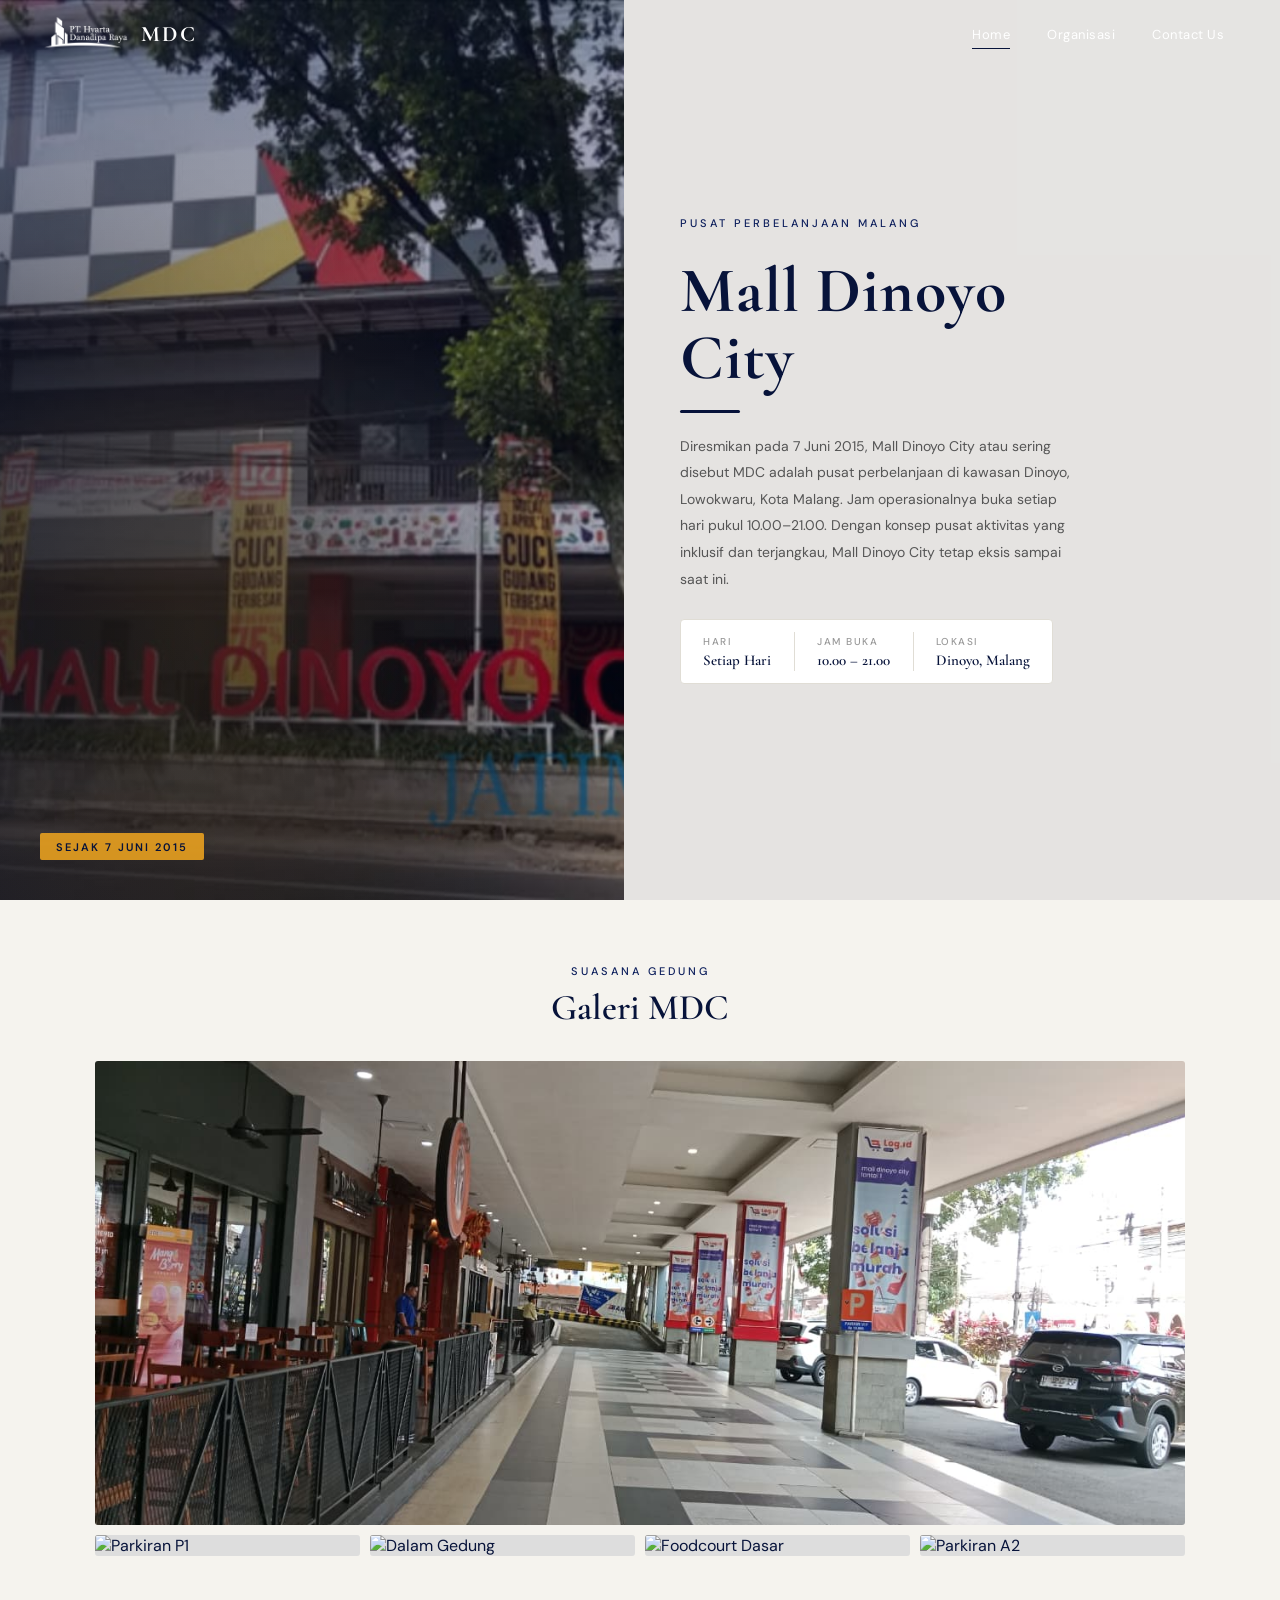
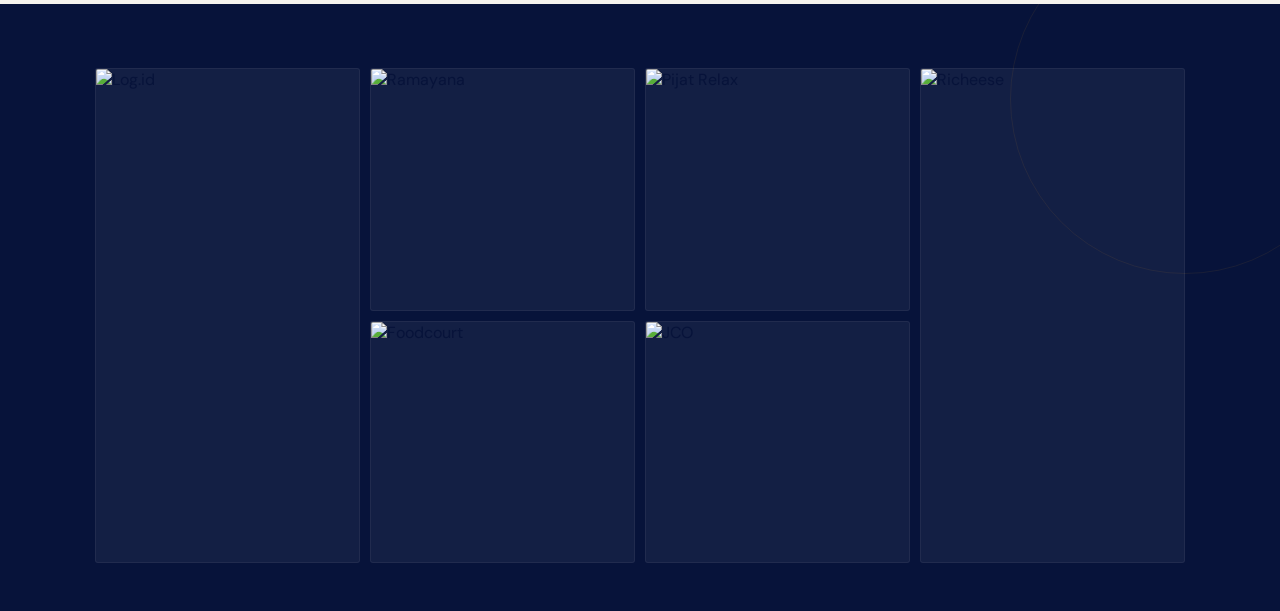
==== commit 50f906b4: "Update 2malldinoyo.html" ====
--- a/2malldinoyo.html
+++ b/2malldinoyo.html
@@ -79,7 +79,7 @@
     </div>
     <div class="galeri">
       <div class="item item-lebar reveal">
-        <img src="2lobby.jpeg" alt="Lobby Utama">
+        <img src="2lobby.jpg" alt="Lobby Utama">
         <div class="keterangan">Lobby Utama</div>
       </div>
       <div class="item reveal">
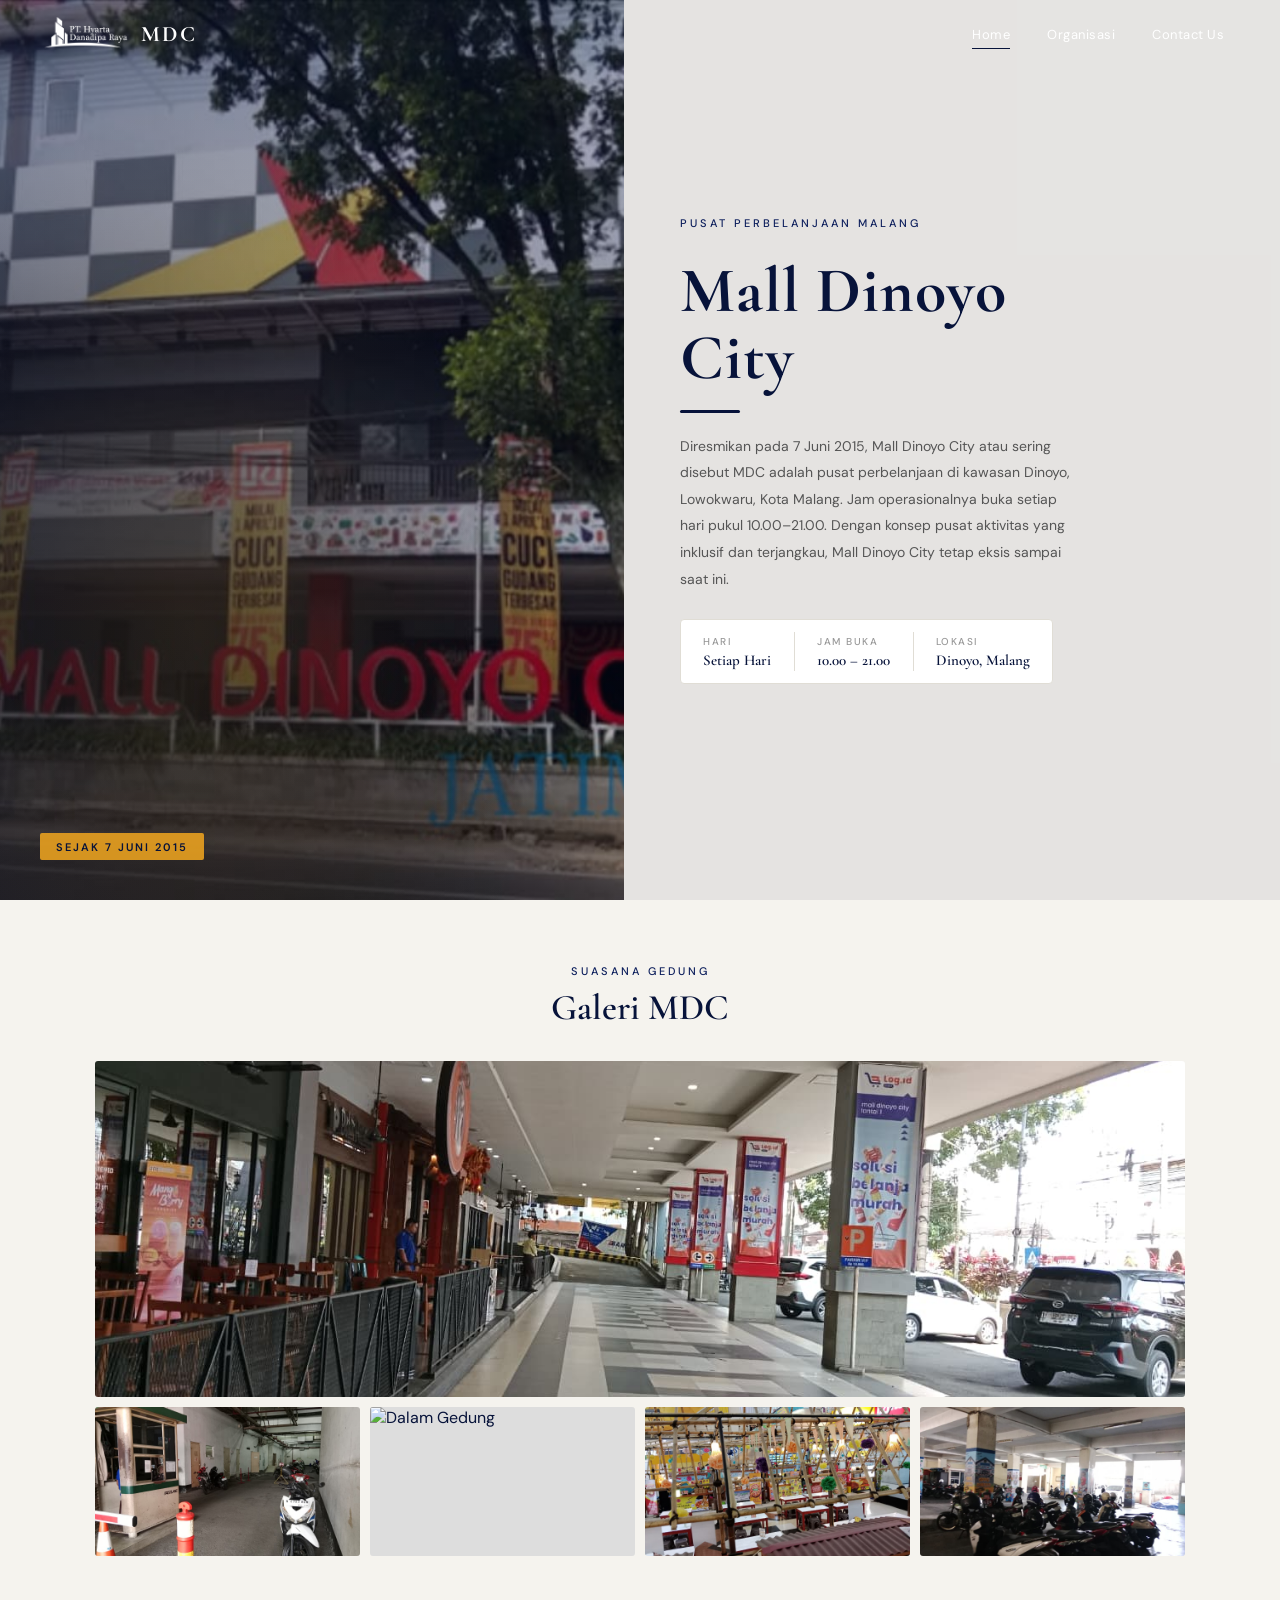
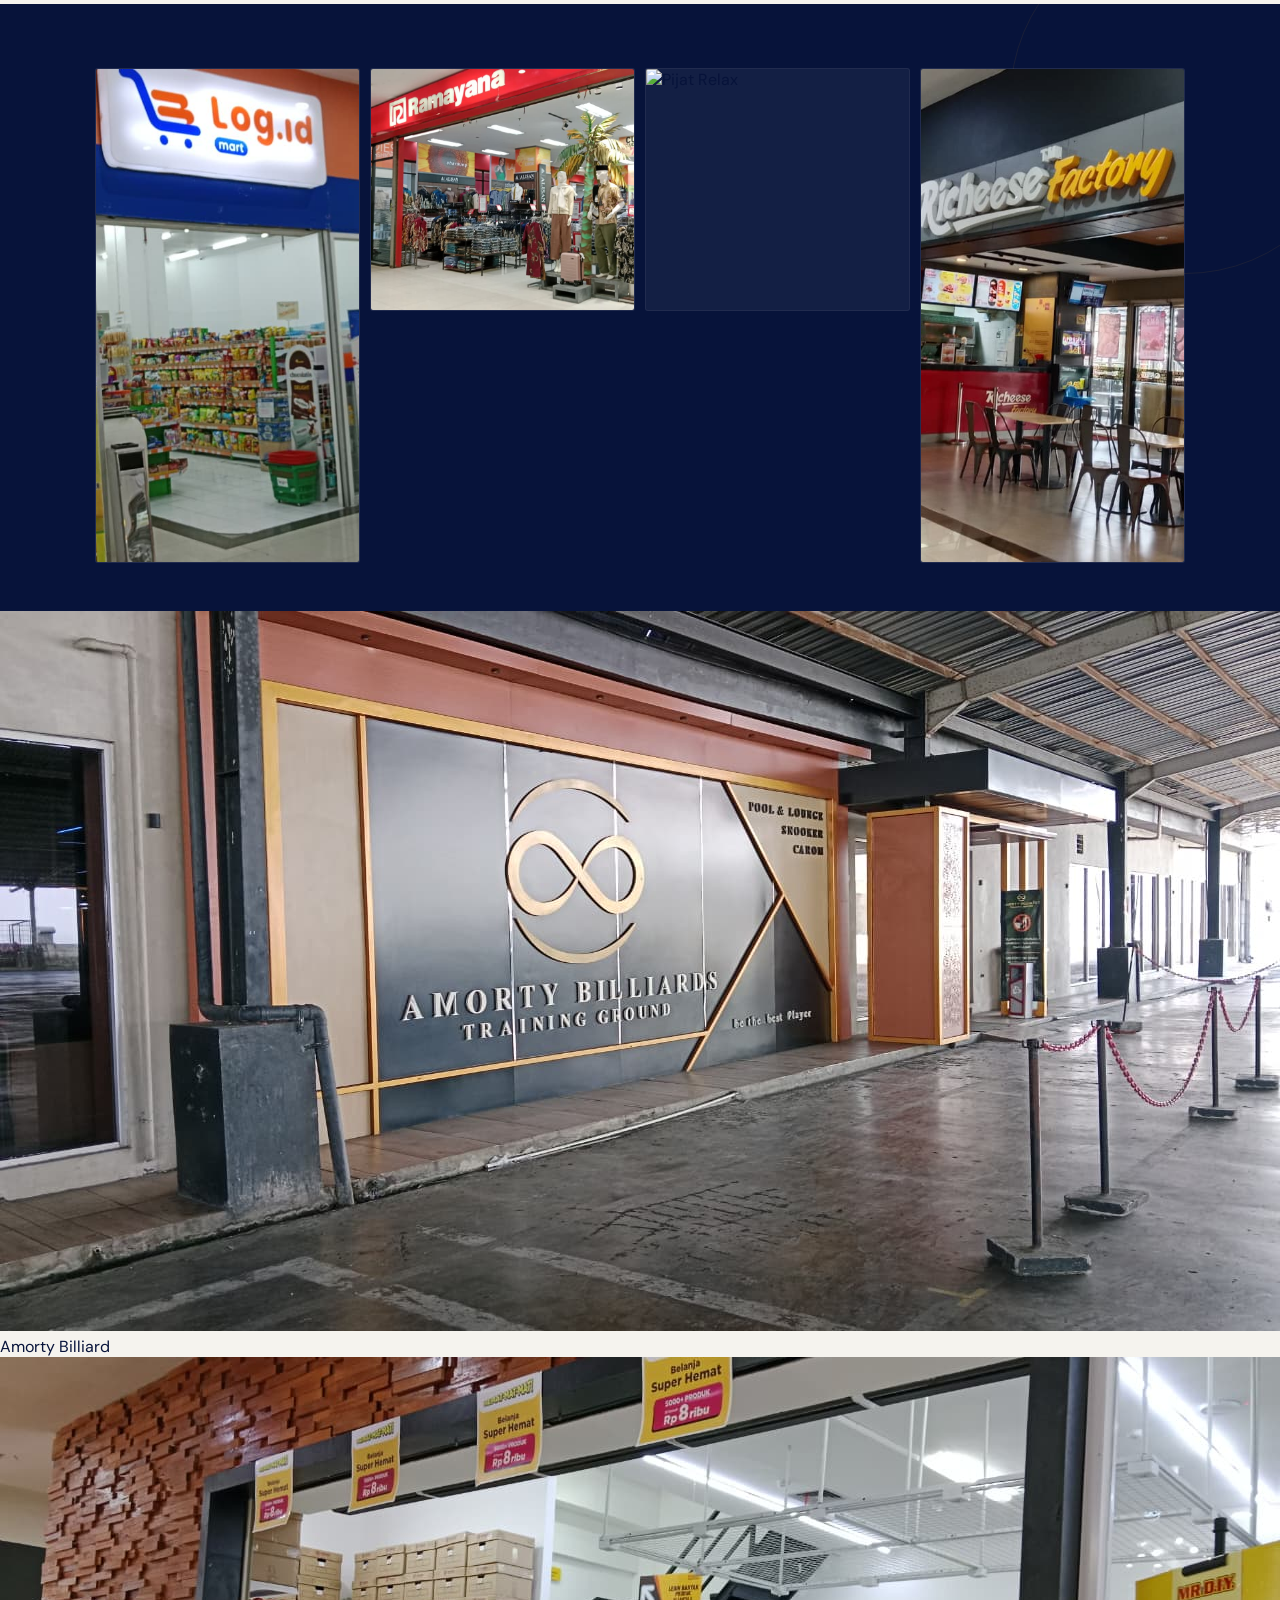
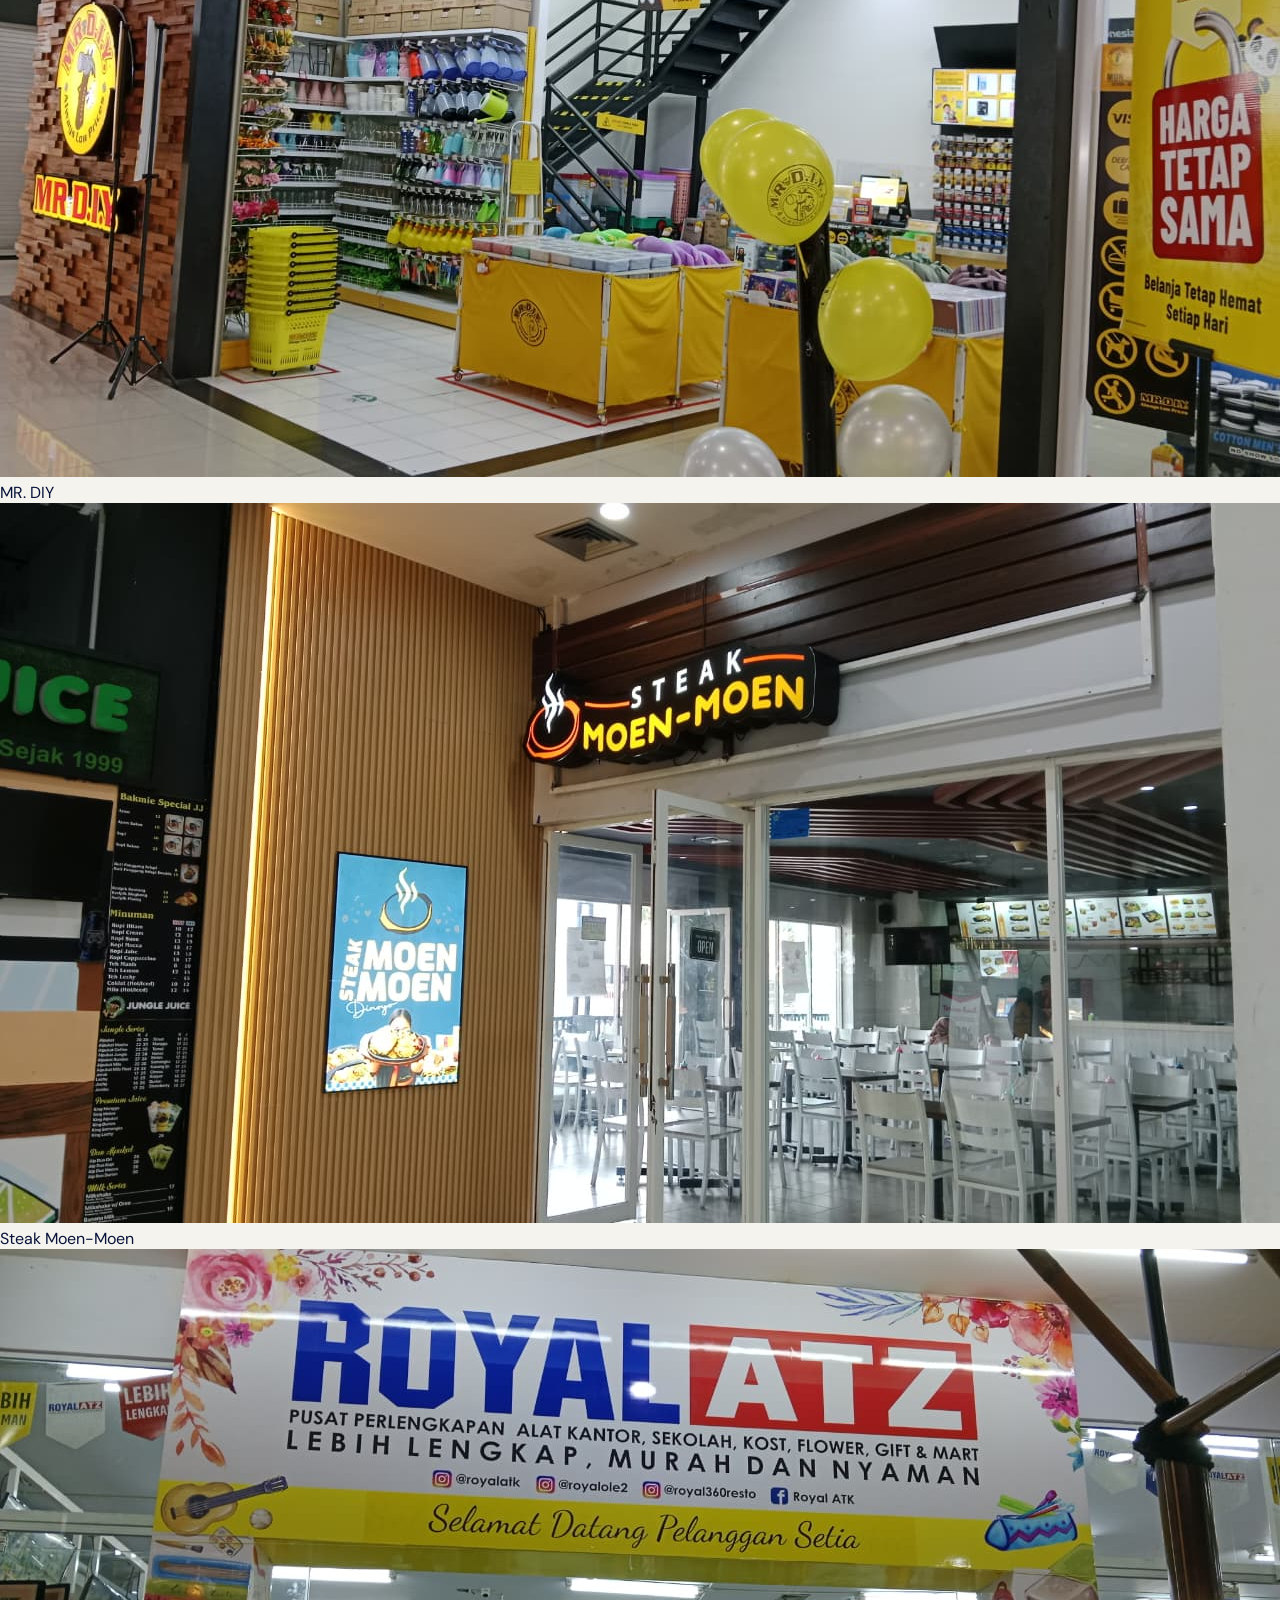
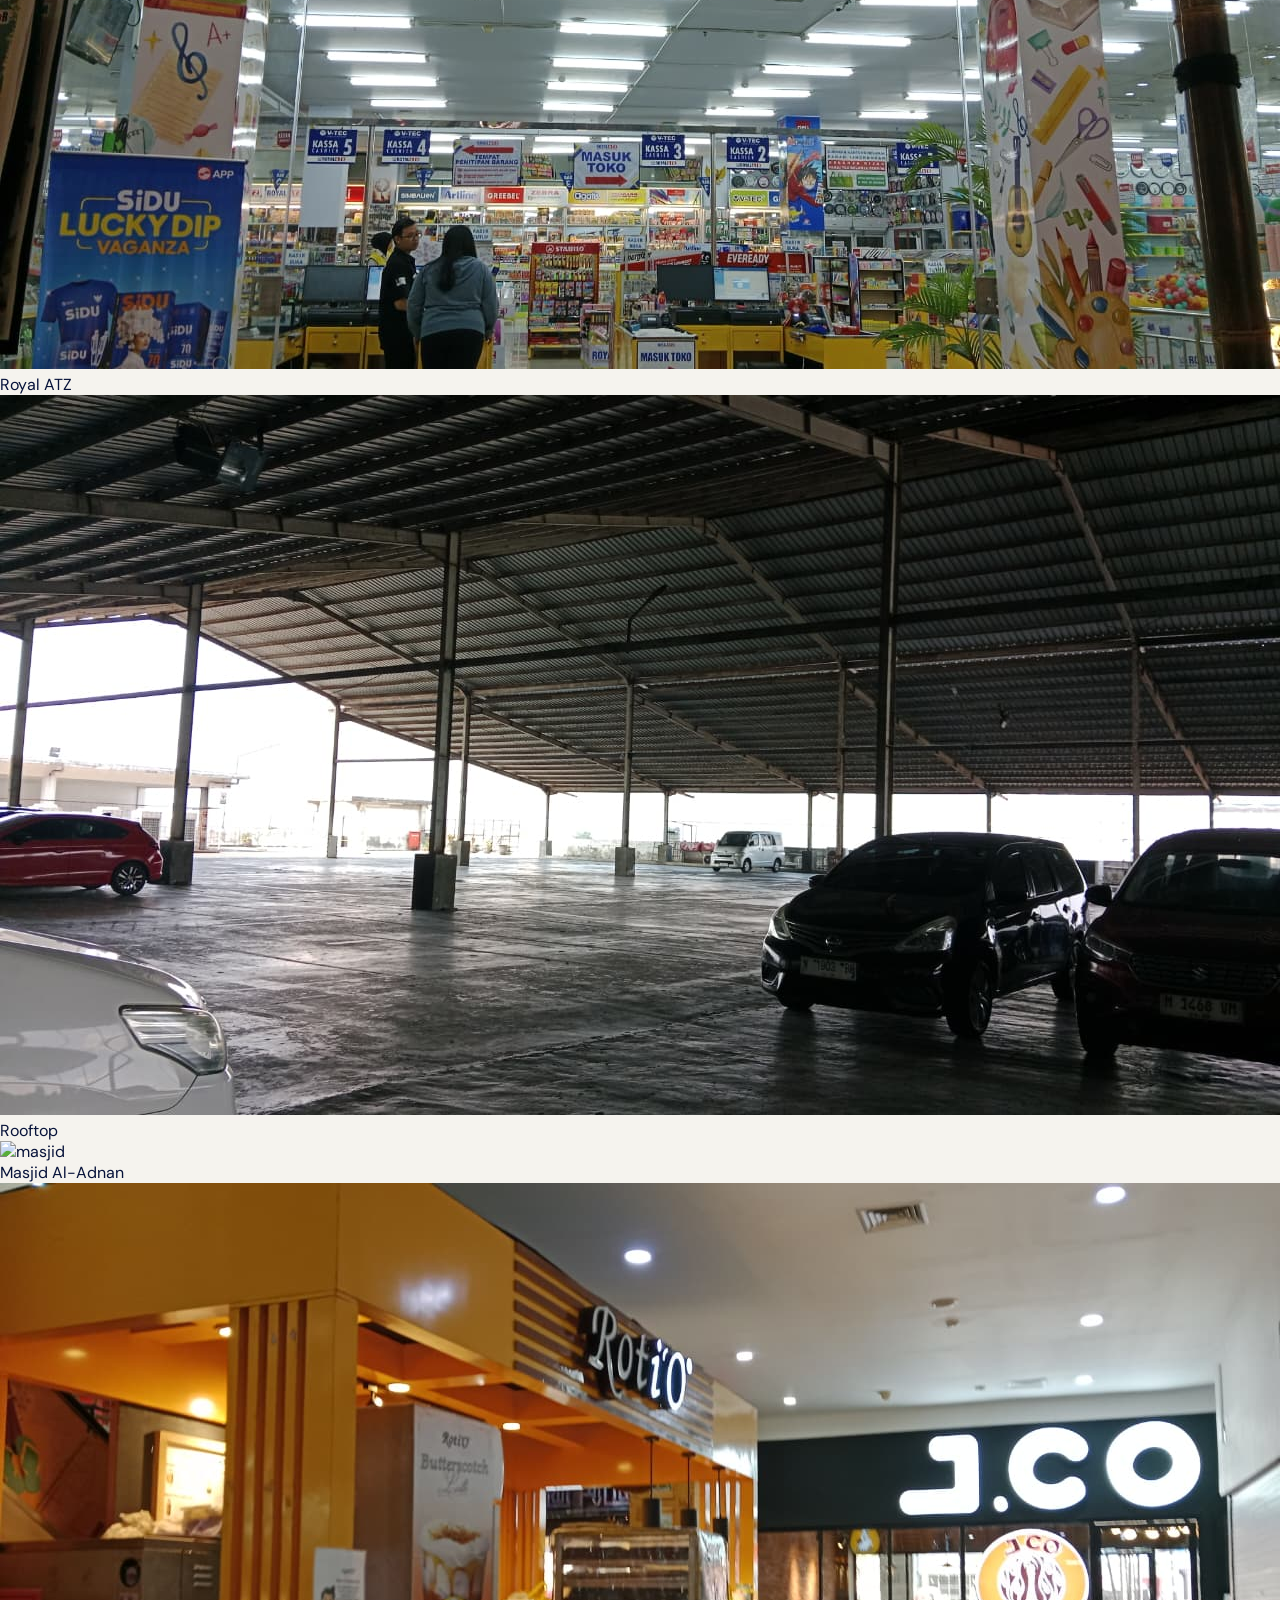
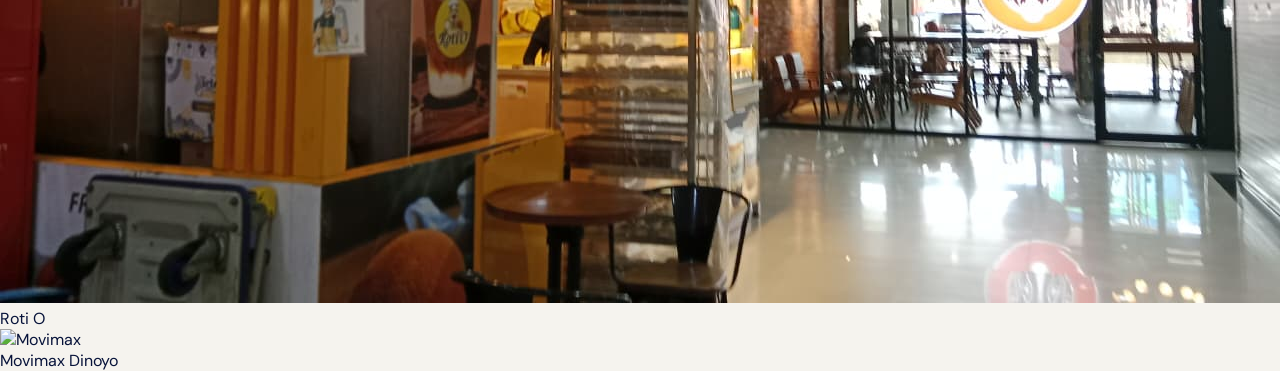
==== commit bd47a963: "Update 2malldinoyo.html" ====
--- a/2malldinoyo.html
+++ b/2malldinoyo.html
@@ -79,11 +79,11 @@
     </div>
     <div class="galeri">
       <div class="item item-lebar reveal">
-        <img src="2lobby.jpg" alt="Lobby Utama">
+        <img src="2lobby.png" alt="Lobby Utama">
         <div class="keterangan">Lobby Utama</div>
       </div>
       <div class="item reveal">
-        <img src="2parkiranP1.jpeg" alt="Parkiran P1">
+        <img src="2parkiranP1.png" alt="Parkiran P1">
         <div class="keterangan">Parkiran P1</div>
       </div>
       <div class="item reveal">
@@ -91,12 +91,12 @@
         <div class="keterangan">Dalam Gedung</div>
       </div>
       <div class="item reveal">
-        <img src="2dasar.jpeg" alt="Foodcourt Dasar">
+        <img src="2dasar.png" alt="Foodcourt Dasar">
         <div class="keterangan">Foodcourt Dasar</div>
       </div>
       <div class="item reveal">
-        <img src="2parkiranP2.jpeg" alt="Parkiran A2">
-        <div class="keterangan">Parkiran A2</div>
+        <img src="2parkiranP2.png" alt="Parkiran P2">
+        <div class="keterangan">Parkiran P2</div>
       </div>
     </div>
   </section>
@@ -105,28 +105,65 @@
   <section class="halaman3-mdc">
     <div class="galeri">
       <div class="item item-tinggi reveal">
-        <img src="2log.jpeg" alt="Log.id">
+        <img src="2log.png" alt="Log.id">
         <div class="keterangan">Log.id</div>
       </div>
       <div class="item reveal">
-        <img src="2ramayana.jpeg" alt="Ramayana">
+        <img src="2ramayana.png" alt="Ramayana">
         <div class="keterangan">Ramayana</div>
       </div>
       <div class="item reveal">
-        <img src="2pjatrelax.jpeg" alt="Pijat Relax">
+        <img src="2pjatrelax.png" alt="Pijat Relax">
         <div class="keterangan">Pijat Relax</div>
       </div>
       <div class="item item-tinggi reveal">
-        <img src="2richeese.jpeg" alt="Richeese">
+        <img src="2richeese.png" alt="Richeese">
         <div class="keterangan">Richeese Factory</div>
       </div>
       <div class="item reveal">
-        <img src="2foodcourt.jpeg" alt="Foodcourt">
+        <img src="2foodcourt.png" alt="Foodcourt">
         <div class="keterangan">Foodcourt</div>
       </div>
       <div class="item reveal">
-        <img src="2jco.jpeg" alt="JCO">
+        <img src="2jco.png" alt="JCO">
         <div class="keterangan">JCO & Coffe</div>
+      </div>
+    </div>
+  </section>
+
+  <section class="halaman4-mdc">
+    <div class="galeri">
+      <div class="item item reveal">
+        <img src="2amorty.png" alt="amorty">
+        <div class="keterangan">Amorty Billiard</div>
+      </div>
+      <div class="item reveal">
+        <img src="2diy.png" alt="DIY">
+        <div class="keterangan">MR. DIY</div>
+      </div>
+      <div class="item reveal">
+        <img src="2moen.png" alt="Moen-Moen">
+        <div class="keterangan">Steak Moen-Moen</div>
+      </div>
+      <div class="item item reveal">
+        <img src="2royal atz.png" alt="Royal Atz">
+        <div class="keterangan">Royal ATZ</div>
+      </div>
+      <div class="item reveal">
+        <img src="2rooftop.png" alt="Rooftop">
+        <div class="keterangan">Rooftop</div>
+      </div>
+      <div class="item reveal">
+        <img src="2masjid.png" alt="masjid">
+        <div class="keterangan">Masjid Al-Adnan</div>
+      </div>
+      <div class="item reveal">
+        <img src="2roti.png" alt="Roti">
+        <div class="keterangan">Roti O</div>
+      </div>
+      <div class="item reveal">
+        <img src="2movimax.png" alt="Movimax">
+        <div class="keterangan">Movimax Dinoyo</div>
       </div>
     </div>
   </section>
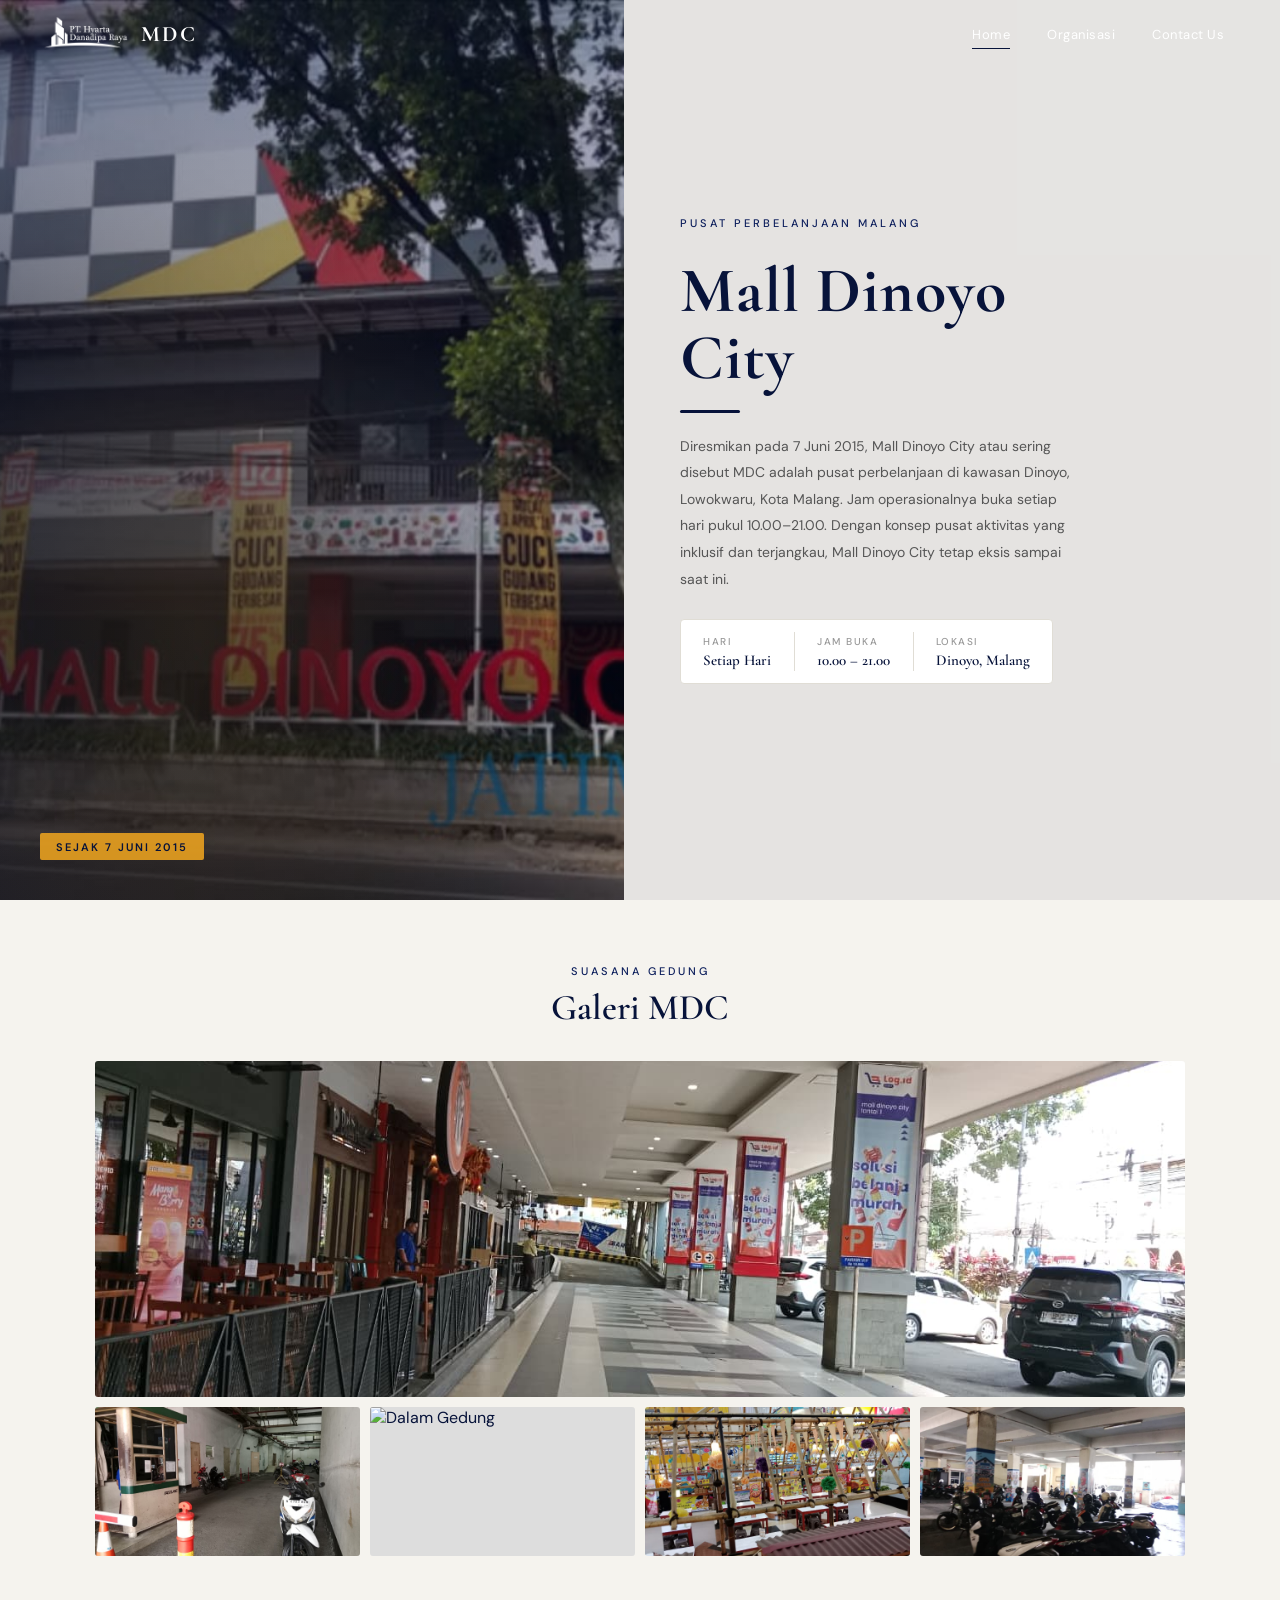
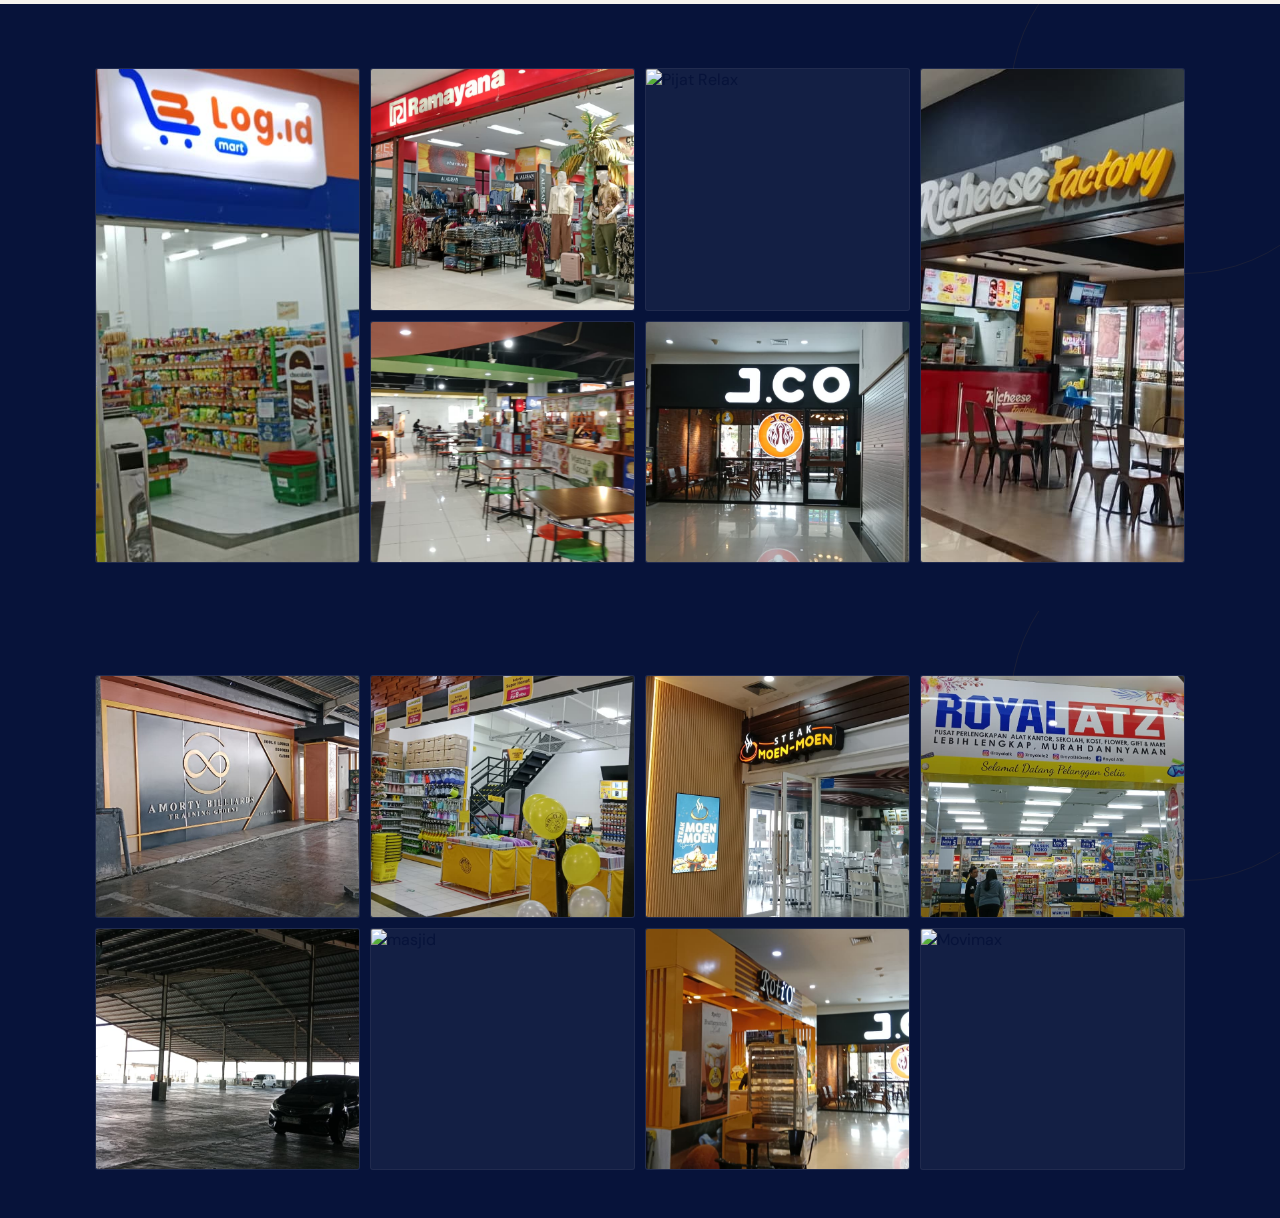
==== commit 81088aba: "Update 2malldinoyo.html" ====
--- a/2malldinoyo.html
+++ b/2malldinoyo.html
@@ -145,7 +145,7 @@
         <img src="2moen.png" alt="Moen-Moen">
         <div class="keterangan">Steak Moen-Moen</div>
       </div>
-      <div class="item item reveal">
+      <div class="item reveal">
         <img src="2royal atz.png" alt="Royal Atz">
         <div class="keterangan">Royal ATZ</div>
       </div>
--- a/2malldinoyo.css
+++ b/2malldinoyo.css
@@ -258,6 +258,72 @@
 }
 
 .halaman3-mdc .item:hover .keterangan { transform: translateY(0); }
+
+.halaman4-mdc {
+  background: var(--navy);
+  padding: 4rem 3rem 3rem;
+  display: flex;
+  flex-direction: column;
+  align-items: center;
+  gap: 2rem;
+  position: relative;
+  overflow: hidden;
+}
+
+.halaman4-mdc::before {
+  content: '';
+  position: absolute;
+  top: -80px; right: -80px;
+  width: 350px; height: 350px;
+  border: 1px solid rgba(232,160,32,0.08);
+  border-radius: 50%;
+  pointer-events: none;
+}
+
+.halaman4-mdc .galeri {
+  display: grid;
+  grid-template-columns: 1fr 1fr 1fr 1fr;
+  grid-template-rows: 1fr 1fr;
+  gap: 10px;
+  width: 92%;
+  height: 55vh;
+  z-index: 1;
+}
+
+.halaman4-mdc .item {
+  position: relative;
+  overflow: hidden;
+  background: rgba(255,255,255,0.05);
+  border-radius: 3px;
+  border: 1px solid rgba(255,255,255,0.06);
+}
+
+.halaman4-mdc .item-tinggi { grid-row: span 2; }
+
+.halaman4-mdc .item img {
+  width: 100%; height: 100%;
+  object-fit: cover;
+  display: block;
+  transition: transform 0.5s ease;
+}
+
+.halaman4-mdc .item:hover img { transform: scale(1.05); }
+
+.halaman4-mdc .keterangan {
+  position: absolute;
+  bottom: 0; left: 0; right: 0;
+  background: rgba(232,160,32,0.85);
+  color: var(--navy);
+  font-size: 12px;
+  font-weight: 600;
+  letter-spacing: 0.5px;
+  padding: 0.5rem 0.75rem;
+  text-align: center;
+  transform: translateY(100%);
+  transition: transform 0.3s ease;
+}
+
+.halaman4-mdc .item:hover .keterangan { transform: translateY(0); }
 
 
 /* ======= RESPONSIVE ======= */
@@ -273,4 +339,4 @@
   .halaman2-mdc .item-lebar { grid-column: span 2; }
   .jam-operasional { flex-direction: column; width: 100%; }
   .jam-divider { width: 80%; height: 1px; margin: 0 auto; }
-}+}
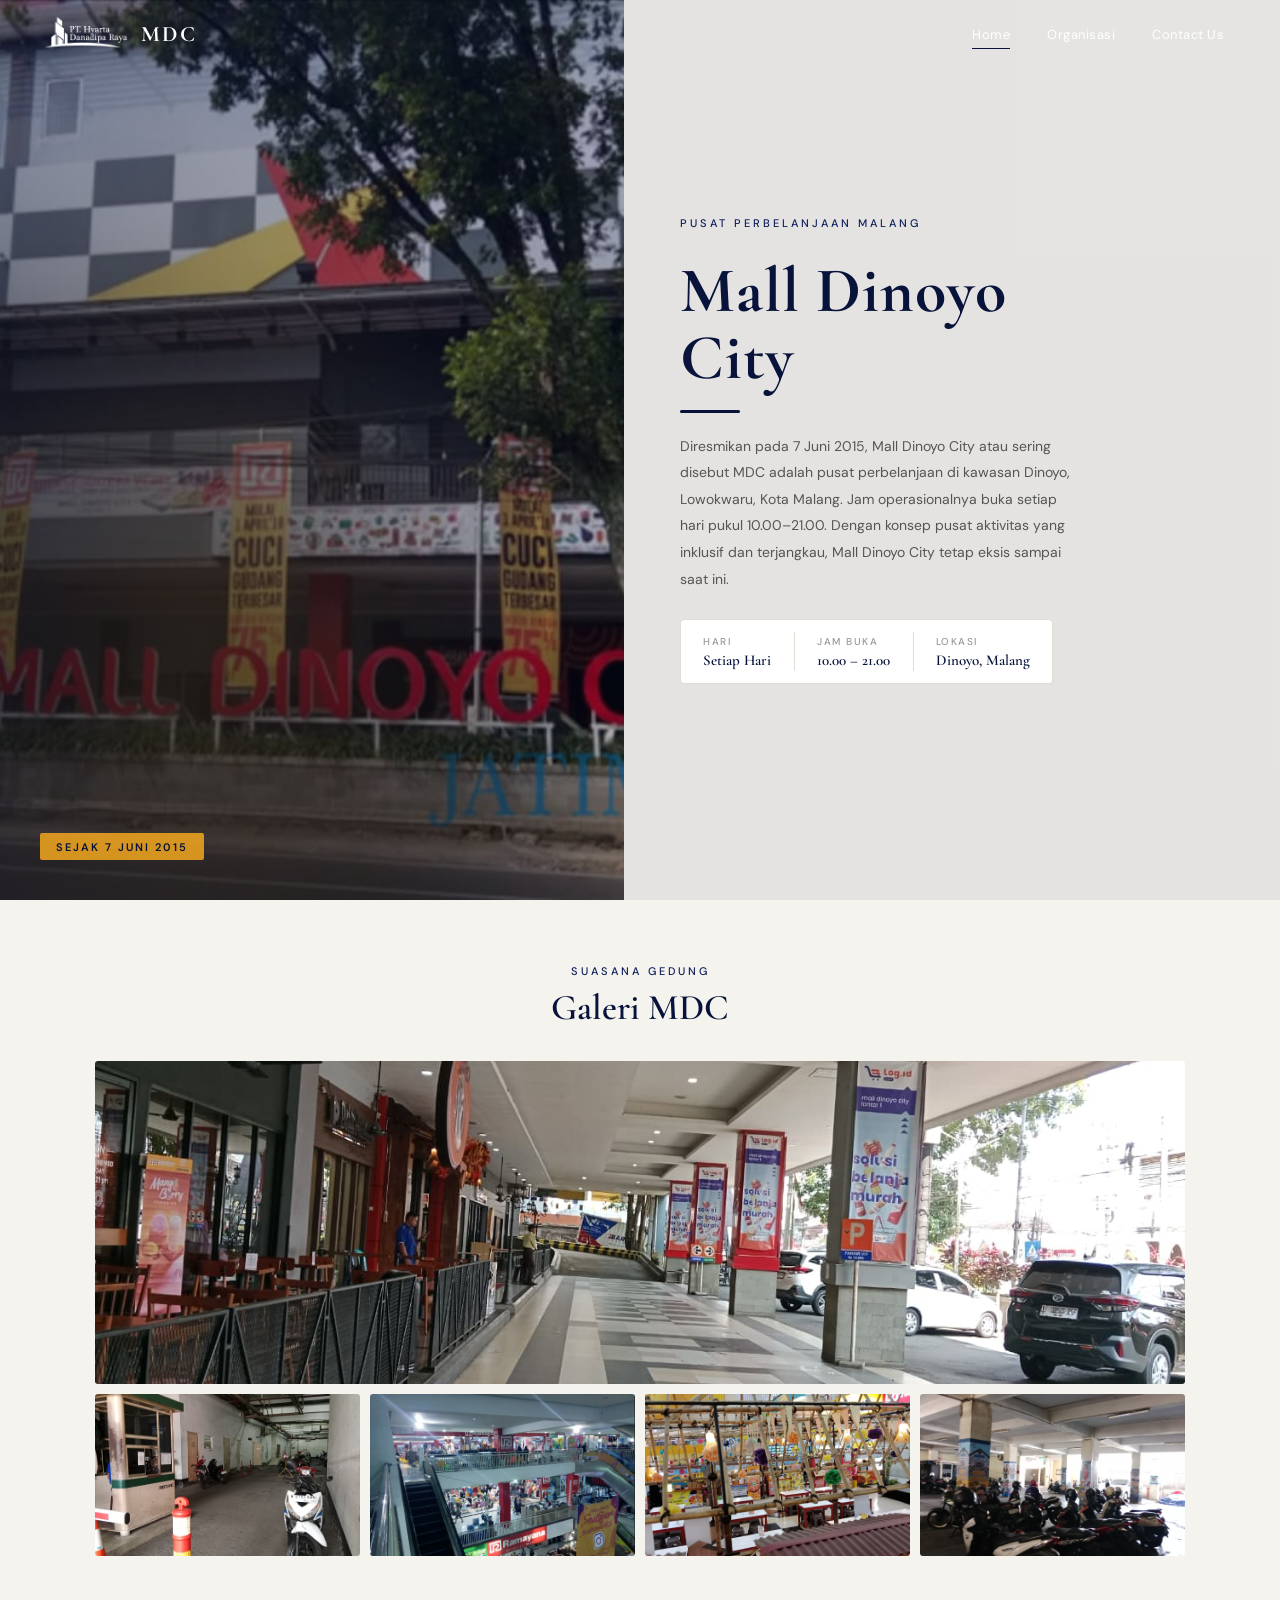
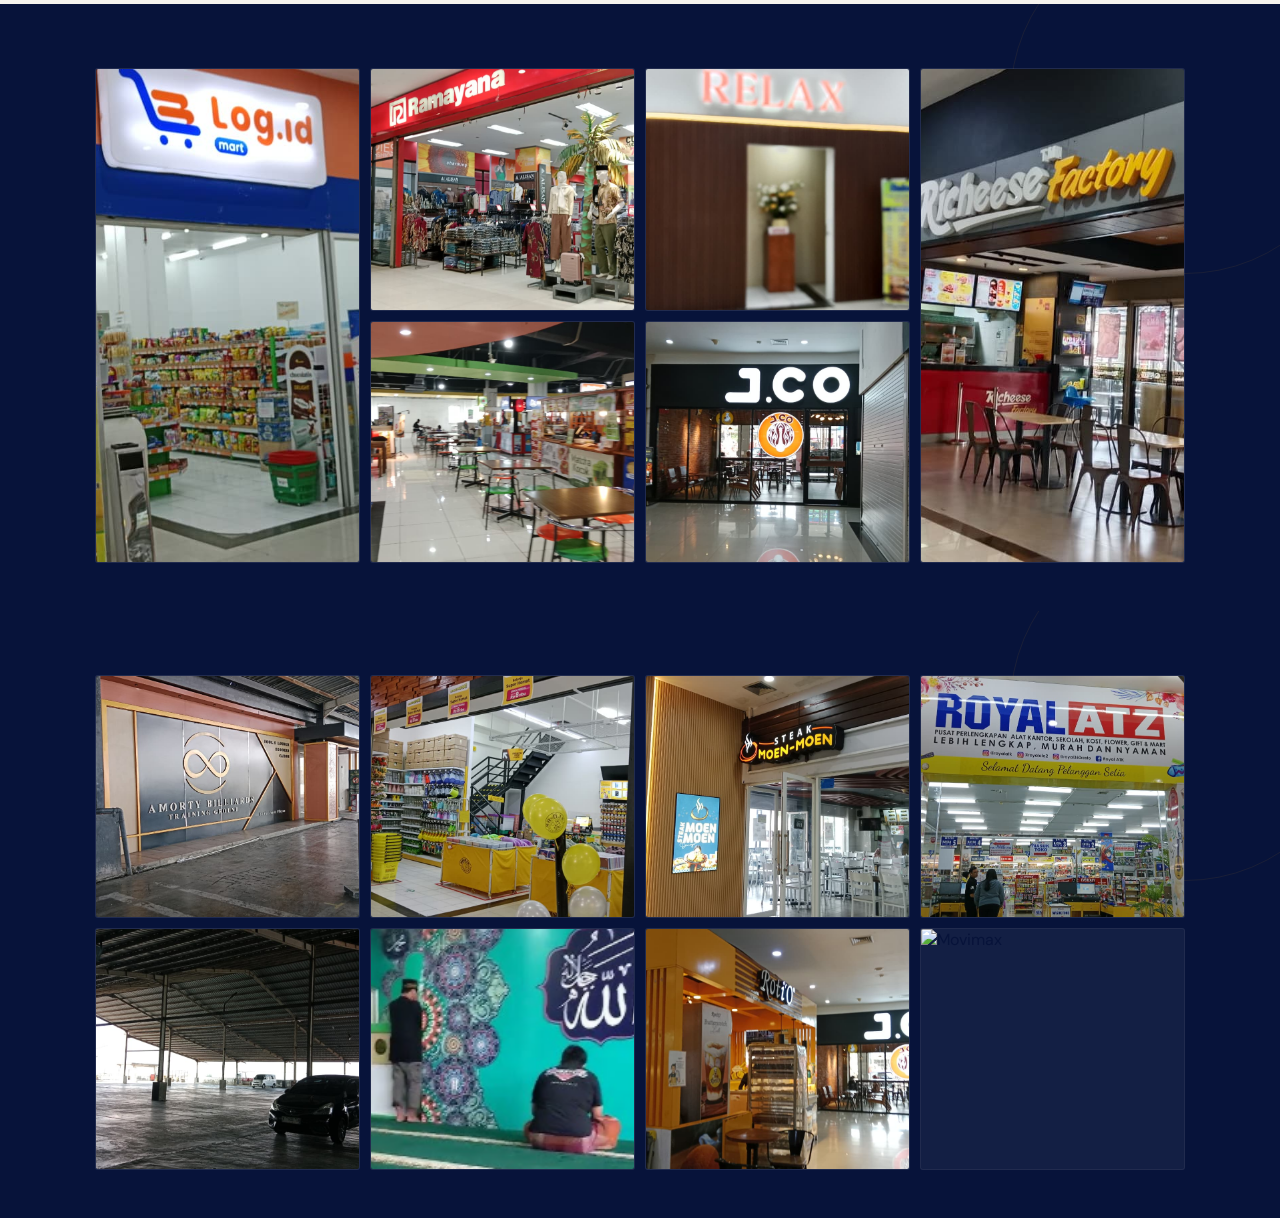
==== commit 0c3f1b91: "Update 2malldinoyo.html" ====
--- a/2malldinoyo.html
+++ b/2malldinoyo.html
@@ -113,7 +113,7 @@
         <div class="keterangan">Ramayana</div>
       </div>
       <div class="item reveal">
-        <img src="2pjatrelax.png" alt="Pijat Relax">
+        <img src="2pijatrelax.png" alt="Pijat Relax">
         <div class="keterangan">Pijat Relax</div>
       </div>
       <div class="item item-tinggi reveal">
